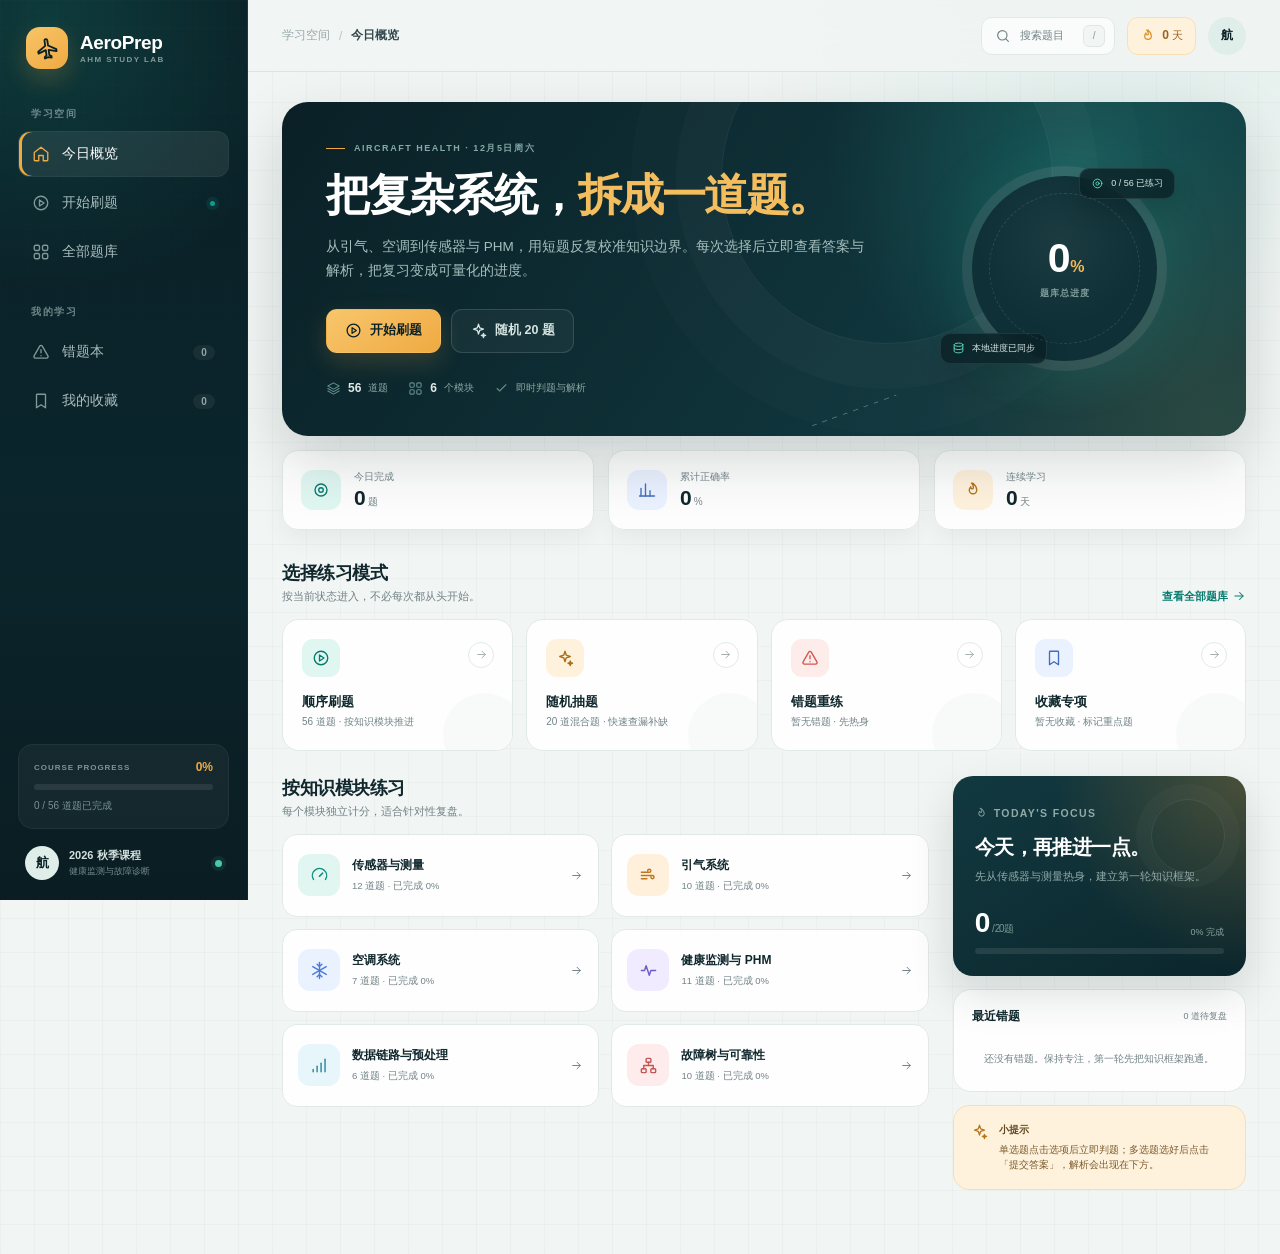
==== index.html @ ef99b217 "feat: add aircraft health quiz website" ====
<!DOCTYPE html>
<html lang="zh-CN">
<head>
  <meta charset="UTF-8">
  <meta name="viewport" content="width=device-width, initial-scale=1.0">
  <meta name="theme-color" content="#0b2026">
  <meta name="description" content="飞机健康监测与故障诊断课程刷题网页">
  <title>AeroPrep · 飞机健康监测题库</title>
  <link rel="icon" href="favicon.svg" type="image/svg+xml">
  <link rel="stylesheet" href="styles.css">
</head>
<body>
  <svg class="svg-defs" aria-hidden="true">
    <symbol id="icon-plane" viewBox="0 0 24 24">
      <path d="M21 16v-2l-8-5V3.5a1.5 1.5 0 0 0-3 0V9l-8 5v2l8-2.5V19l-2 1.5V22l3.5-1 3.5 1v-1.5L13 19v-5.5L21 16Z"/>
    </symbol>
    <symbol id="icon-home" viewBox="0 0 24 24">
      <path d="m3 10 9-7 9 7v10a1 1 0 0 1-1 1h-5v-7H9v7H4a1 1 0 0 1-1-1V10Z"/>
    </symbol>
    <symbol id="icon-play" viewBox="0 0 24 24">
      <circle cx="12" cy="12" r="9"/>
      <path d="m10 8 6 4-6 4V8Z"/>
    </symbol>
    <symbol id="icon-grid" viewBox="0 0 24 24">
      <rect x="3" y="3" width="7" height="7" rx="2"/>
      <rect x="14" y="3" width="7" height="7" rx="2"/>
      <rect x="3" y="14" width="7" height="7" rx="2"/>
      <rect x="14" y="14" width="7" height="7" rx="2"/>
    </symbol>
    <symbol id="icon-bookmark" viewBox="0 0 24 24">
      <path d="M6 4a1 1 0 0 1 1-1h10a1 1 0 0 1 1 1v17l-6-4-6 4V4Z"/>
    </symbol>
    <symbol id="icon-alert" viewBox="0 0 24 24">
      <path d="M10.3 4.2 2.8 17.1a2 2 0 0 0 1.7 3h15a2 2 0 0 0 1.7-3L13.7 4.2a2 2 0 0 0-3.4 0Z"/>
      <path d="M12 9v4"/>
      <path d="M12 17h.01"/>
    </symbol>
    <symbol id="icon-search" viewBox="0 0 24 24">
      <circle cx="11" cy="11" r="7"/>
      <path d="m20 20-4-4"/>
    </symbol>
    <symbol id="icon-flame" viewBox="0 0 24 24">
      <path d="M12 3s5 4.4 5 9a5 5 0 0 1-10 0c0-2 1-3.4 2-4.5 0 2 1 3 2 3 1 0 1.5-.9 1.5-2 0-2.2-.5-3.8-2.5-5.5Z"/>
    </symbol>
    <symbol id="icon-arrow" viewBox="0 0 24 24">
      <path d="M5 12h14"/>
      <path d="m13 6 6 6-6 6"/>
    </symbol>
    <symbol id="icon-left" viewBox="0 0 24 24">
      <path d="m15 18-6-6 6-6"/>
    </symbol>
    <symbol id="icon-right" viewBox="0 0 24 24">
      <path d="m9 18 6-6-6-6"/>
    </symbol>
    <symbol id="icon-check" viewBox="0 0 24 24">
      <path d="m5 12 4 4L19 6"/>
    </symbol>
    <symbol id="icon-x" viewBox="0 0 24 24">
      <path d="m6 6 12 12"/>
      <path d="M18 6 6 18"/>
    </symbol>
    <symbol id="icon-rotate" viewBox="0 0 24 24">
      <path d="M20 7v5h-5"/>
      <path d="M19 12a7 7 0 1 0-2 5"/>
    </symbol>
    <symbol id="icon-target" viewBox="0 0 24 24">
      <circle cx="12" cy="12" r="8"/>
      <circle cx="12" cy="12" r="3"/>
    </symbol>
    <symbol id="icon-layers" viewBox="0 0 24 24">
      <path d="m12 3 9 5-9 5-9-5 9-5Z"/>
      <path d="m3 12 9 5 9-5"/>
      <path d="m3 16 9 5 9-5"/>
    </symbol>
    <symbol id="icon-database" viewBox="0 0 24 24">
      <ellipse cx="12" cy="5" rx="8" ry="3"/>
      <path d="M4 5v6c0 1.7 3.6 3 8 3s8-1.3 8-3V5"/>
      <path d="M4 11v6c0 1.7 3.6 3 8 3s8-1.3 8-3v-6"/>
    </symbol>
    <symbol id="icon-wrench" viewBox="0 0 24 24">
      <path d="M14.7 6.3a4 4 0 0 0-5-5L7.5 3.5l3 3 2.2-2.2a4 4 0 0 0 2 2Z"/>
      <path d="m10.5 6.5-7 7a2.1 2.1 0 0 0 3 3l7-7"/>
    </symbol>
    <symbol id="icon-gauge" viewBox="0 0 24 24">
      <path d="M4.4 17a9 9 0 1 1 15.2 0"/>
      <path d="m12 13 4-4"/>
      <path d="M12 13h.01"/>
    </symbol>
    <symbol id="icon-star" viewBox="0 0 24 24">
      <path d="m12 3 2.8 5.7 6.2.9-4.5 4.4 1.1 6.2-5.6-3-5.6 3 1.1-6.2L3 9.6l6.2-.9L12 3Z"/>
    </symbol>
    <symbol id="icon-clock" viewBox="0 0 24 24">
      <circle cx="12" cy="12" r="9"/>
      <path d="M12 7v5l3 2"/>
    </symbol>
    <symbol id="icon-chart" viewBox="0 0 24 24">
      <path d="M4 20V10"/>
      <path d="M10 20V4"/>
      <path d="M16 20v-7"/>
      <path d="M22 20H2"/>
    </symbol>
    <symbol id="icon-menu" viewBox="0 0 24 24">
      <path d="M4 7h16"/>
      <path d="M4 12h16"/>
      <path d="M4 17h16"/>
    </symbol>
    <symbol id="icon-spark" viewBox="0 0 24 24">
      <path d="m12 3 1.7 5.3L19 10l-5.3 1.7L12 17l-1.7-5.3L5 10l5.3-1.7L12 3Z"/>
      <path d="m19 16 .7 2.3L22 19l-2.3.7L19 22l-.7-2.3L16 19l2.3-.7L19 16Z"/>
    </symbol>
    <symbol id="icon-wind" viewBox="0 0 24 24">
      <path d="M3 8h10a2 2 0 1 0-2-2"/>
      <path d="M3 12h14a2 2 0 1 1-2 2"/>
      <path d="M3 16h7"/>
    </symbol>
    <symbol id="icon-snow" viewBox="0 0 24 24">
      <path d="M12 2v20"/>
      <path d="m3.5 7 17 10"/>
      <path d="m20.5 7-17 10"/>
      <path d="m9 4 3 3 3-3"/>
      <path d="m9 20 3-3 3 3"/>
    </symbol>
    <symbol id="icon-pulse" viewBox="0 0 24 24">
      <path d="M3 12h4l2-6 4 12 2-6h6"/>
    </symbol>
    <symbol id="icon-signal" viewBox="0 0 24 24">
      <path d="M4 20v-3"/>
      <path d="M9 20v-7"/>
      <path d="M14 20V9"/>
      <path d="M19 20V4"/>
    </symbol>
    <symbol id="icon-tree" viewBox="0 0 24 24">
      <rect x="9" y="3" width="6" height="5" rx="1"/>
      <rect x="3" y="16" width="6" height="5" rx="1"/>
      <rect x="15" y="16" width="6" height="5" rx="1"/>
      <path d="M12 8v4"/>
      <path d="M6 16v-4h12v4"/>
    </symbol>
    <symbol id="icon-sliders" viewBox="0 0 24 24">
      <path d="M4 6h6"/>
      <path d="M14 6h6"/>
      <circle cx="12" cy="6" r="2"/>
      <path d="M4 18h10"/>
      <path d="M18 18h2"/>
      <circle cx="16" cy="18" r="2"/>
    </symbol>
  </svg>

  <div class="app-shell">
    <aside class="sidebar" id="sidebar">
      <a class="brand" href="#/home" aria-label="返回首页">
        <span class="brand-mark">
          <svg><use href="#icon-plane"></use></svg>
        </span>
        <span class="brand-copy">
          <strong>AeroPrep</strong>
          <small>AHM STUDY LAB</small>
        </span>
      </a>

      <nav class="side-nav" aria-label="主导航">
        <p class="nav-label">学习空间</p>
        <a class="nav-item" href="#/home" data-nav="home">
          <svg><use href="#icon-home"></use></svg>
          <span>今日概览</span>
        </a>
        <a class="nav-item" href="#/practice" data-nav="practice">
          <svg><use href="#icon-play"></use></svg>
          <span>开始刷题</span>
          <span class="nav-dot"></span>
        </a>
        <a class="nav-item" href="#/bank" data-nav="bank">
          <svg><use href="#icon-grid"></use></svg>
          <span>全部题库</span>
        </a>
        <p class="nav-label nav-label-spaced">我的学习</p>
        <a class="nav-item" href="#/wrong" data-nav="wrong">
          <svg><use href="#icon-alert"></use></svg>
          <span>错题本</span>
          <span class="nav-count" id="nav-wrong-count">0</span>
        </a>
        <a class="nav-item" href="#/favorites" data-nav="favorites">
          <svg><use href="#icon-bookmark"></use></svg>
          <span>我的收藏</span>
          <span class="nav-count" id="nav-favorite-count">0</span>
        </a>
      </nav>

      <div class="sidebar-bottom">
        <div class="sidebar-progress-card">
          <div class="sidebar-progress-head">
            <span class="mini-label">COURSE PROGRESS</span>
            <strong id="sidebar-percent">0%</strong>
          </div>
          <div class="progress-track progress-track-dark">
            <span id="sidebar-progress-fill" style="width:0%"></span>
          </div>
          <p><span id="sidebar-solved">0</span> / <span id="sidebar-total">55</span> 道题已完成</p>
        </div>
        <div class="profile-row">
          <span class="profile-avatar">航</span>
          <span class="profile-copy">
            <strong>2026 秋季课程</strong>
            <small>健康监测与故障诊断</small>
          </span>
          <span class="status-dot" title="本地进度已保存"></span>
        </div>
      </div>
    </aside>

    <div class="main-shell">
      <header class="topbar">
        <div class="topbar-left">
          <button class="icon-button menu-button" id="menu-button" type="button" aria-label="打开导航">
            <svg><use href="#icon-menu"></use></svg>
          </button>
          <div class="breadcrumb">
            <span>学习空间</span>
            <span class="breadcrumb-sep">/</span>
            <strong id="page-label">今日概览</strong>
          </div>
        </div>
        <div class="topbar-actions">
          <button class="search-trigger" id="search-trigger" type="button">
            <svg><use href="#icon-search"></use></svg>
            <span>搜索题目</span>
            <kbd>/</kbd>
          </button>
          <div class="streak-pill" title="连续学习天数">
            <svg><use href="#icon-flame"></use></svg>
            <span><strong id="streak-days">0</strong> 天</span>
          </div>
          <span class="top-avatar">航</span>
        </div>
      </header>

      <main id="app" class="app-main" tabindex="-1"></main>
    </div>
  </div>

  <nav class="mobile-nav" aria-label="移动端导航">
    <a href="#/home" data-nav="home">
      <svg><use href="#icon-home"></use></svg>
      <span>概览</span>
    </a>
    <a href="#/practice" data-nav="practice">
      <svg><use href="#icon-play"></use></svg>
      <span>刷题</span>
    </a>
    <a href="#/bank" data-nav="bank">
      <svg><use href="#icon-grid"></use></svg>
      <span>题库</span>
    </a>
    <a href="#/wrong" data-nav="wrong">
      <svg><use href="#icon-alert"></use></svg>
      <span>错题</span>
    </a>
    <a href="#/favorites" data-nav="favorites">
      <svg><use href="#icon-bookmark"></use></svg>
      <span>收藏</span>
    </a>
  </nav>

  <div class="sidebar-scrim" id="sidebar-scrim"></div>
  <div class="toast" id="toast" role="status" aria-live="polite"></div>

  <script src="questions.js"></script>
  <script src="app.js"></script>
</body>
</html>
---- styles.css ----
:root {
  --bg: #f1f5f3;
  --surface: #ffffff;
  --surface-soft: #f7faf9;
  --ink: #10282d;
  --ink-soft: #32484d;
  --muted: #728286;
  --muted-2: #9aa8aa;
  --line: #e1e9e6;
  --line-strong: #cfdbd7;
  --navy: #0a2026;
  --navy-2: #10333a;
  --teal: #109c8c;
  --teal-dark: #087b6f;
  --teal-soft: #e0f6f1;
  --amber: #efaa42;
  --amber-dark: #ba7419;
  --amber-soft: #fff2dd;
  --blue: #487cd6;
  --blue-soft: #eaf1ff;
  --red: #d55450;
  --red-soft: #fdecea;
  --green: #16846f;
  --green-soft: #e6f6f0;
  --shadow-sm: 0 8px 24px rgba(16, 40, 45, 0.055);
  --shadow-md: 0 20px 55px rgba(16, 40, 45, 0.09);
  --radius-sm: 12px;
  --radius-md: 18px;
  --radius-lg: 26px;
  --sidebar-w: 248px;
  --font: "Segoe UI", "PingFang SC", "Microsoft YaHei", "Noto Sans SC", sans-serif;
}

* {
  box-sizing: border-box;
}

html {
  scroll-behavior: smooth;
}

body {
  margin: 0;
  min-width: 320px;
  min-height: 100vh;
  color: var(--ink);
  background:
    radial-gradient(circle at 88% 0%, rgba(16, 156, 140, 0.075), transparent 24rem),
    linear-gradient(rgba(16, 40, 45, 0.024) 1px, transparent 1px),
    linear-gradient(90deg, rgba(16, 40, 45, 0.024) 1px, transparent 1px),
    var(--bg);
  background-size: auto, 34px 34px, 34px 34px, auto;
  font-family: var(--font);
  -webkit-font-smoothing: antialiased;
}

button,
input {
  font: inherit;
}

button {
  color: inherit;
}

a {
  color: inherit;
  text-decoration: none;
}

p,
h1,
h2,
h3,
h4 {
  margin: 0;
}

ul {
  margin: 0;
  padding: 0;
}

svg {
  width: 20px;
  height: 20px;
  fill: none;
  stroke: currentColor;
  stroke-width: 1.8;
  stroke-linecap: round;
  stroke-linejoin: round;
}

.svg-defs {
  position: absolute;
  width: 0;
  height: 0;
  overflow: hidden;
}

::selection {
  color: #fff;
  background: var(--teal);
}

:focus-visible {
  outline: 3px solid rgba(16, 156, 140, 0.28);
  outline-offset: 2px;
}

.app-shell {
  min-height: 100vh;
}

.sidebar {
  position: fixed;
  inset: 0 auto 0 0;
  z-index: 50;
  display: flex;
  flex-direction: column;
  width: var(--sidebar-w);
  padding: 27px 18px 20px;
  color: #cfdddc;
  background:
    radial-gradient(circle at 20% 2%, rgba(36, 188, 165, 0.18), transparent 17rem),
    linear-gradient(180deg, #091e24 0%, #0b252c 54%, #0a1d22 100%);
  border-right: 1px solid rgba(255, 255, 255, 0.04);
}

.sidebar::after {
  position: absolute;
  inset: 0;
  z-index: -1;
  content: "";
  pointer-events: none;
  opacity: 0.28;
  background-image:
    linear-gradient(rgba(255, 255, 255, 0.035) 1px, transparent 1px),
    linear-gradient(90deg, rgba(255, 255, 255, 0.035) 1px, transparent 1px);
  background-size: 28px 28px;
  mask-image: linear-gradient(to bottom, #000, transparent 80%);
}

.brand {
  display: flex;
  align-items: center;
  gap: 12px;
  padding: 0 8px;
}

.brand-mark {
  display: grid;
  width: 42px;
  height: 42px;
  color: var(--navy);
  background: linear-gradient(145deg, #f8c467, var(--amber));
  border-radius: 14px;
  place-items: center;
  box-shadow: 0 10px 24px rgba(239, 170, 66, 0.22);
}

.brand-mark svg {
  width: 23px;
  height: 23px;
  stroke-width: 1.9;
  transform: rotate(-8deg);
}

.brand-copy {
  display: flex;
  flex-direction: column;
  gap: 1px;
}

.brand-copy strong {
  color: #fff;
  font-size: 19px;
  font-weight: 700;
  letter-spacing: -0.02em;
}

.brand-copy small {
  color: #839b9b;
  font-size: 8px;
  font-weight: 700;
  letter-spacing: 0.18em;
}

.side-nav {
  display: flex;
  flex: 1;
  flex-direction: column;
  padding-top: 38px;
}

.nav-label {
  padding: 0 13px 10px;
  color: #6e8889;
  font-size: 10px;
  font-weight: 700;
  letter-spacing: 0.15em;
}

.nav-label-spaced {
  padding-top: 27px;
}

.nav-item {
  position: relative;
  display: flex;
  align-items: center;
  gap: 12px;
  min-height: 46px;
  margin-bottom: 3px;
  padding: 0 13px;
  color: #a9bdbd;
  font-size: 13.5px;
  font-weight: 550;
  border: 1px solid transparent;
  border-radius: 12px;
  transition: 160ms ease;
}

.nav-item svg {
  width: 18px;
  height: 18px;
  color: #7f9999;
  transition: 160ms ease;
}

.nav-item:hover {
  color: #fff;
  background: rgba(255, 255, 255, 0.05);
}

.nav-item:hover svg {
  color: #d5e4e1;
}

.nav-item.is-active {
  color: #fff;
  background: rgba(255, 255, 255, 0.08);
  border-color: rgba(255, 255, 255, 0.045);
  box-shadow: inset 3px 0 0 var(--amber);
}

.nav-item.is-active svg {
  color: var(--amber);
}

.nav-dot {
  width: 5px;
  height: 5px;
  margin-left: auto;
  background: var(--teal);
  border-radius: 50%;
  box-shadow: 0 0 0 4px rgba(16, 156, 140, 0.13);
}

.nav-count {
  min-width: 22px;
  margin-left: auto;
  padding: 2px 7px;
  color: #8fa5a5;
  background: rgba(255, 255, 255, 0.06);
  border-radius: 99px;
  font-size: 10px;
  text-align: center;
}

.sidebar-bottom {
  display: flex;
  flex-direction: column;
  gap: 17px;
}

.sidebar-progress-card {
  padding: 15px;
  background: rgba(255, 255, 255, 0.045);
  border: 1px solid rgba(255, 255, 255, 0.05);
  border-radius: 15px;
}

.sidebar-progress-head {
  display: flex;
  align-items: center;
  justify-content: space-between;
  margin-bottom: 10px;
}

.mini-label {
  color: #7d9696;
  font-size: 8px;
  font-weight: 700;
  letter-spacing: 0.12em;
}

.sidebar-progress-head strong {
  color: var(--amber);
  font-size: 12px;
}

.progress-track {
  height: 6px;
  overflow: hidden;
  background: #eef3f1;
  border-radius: 99px;
}

.progress-track > span {
  display: block;
  height: 100%;
  background: linear-gradient(90deg, var(--teal), #44c4ad);
  border-radius: inherit;
  transition: width 500ms ease;
}

.progress-track-dark {
  background: rgba(255, 255, 255, 0.09);
}

.progress-track-dark > span {
  background: linear-gradient(90deg, var(--amber), #f6c66b);
}

.sidebar-progress-card p {
  margin-top: 9px;
  color: #799191;
  font-size: 10px;
}

.profile-row {
  display: flex;
  align-items: center;
  gap: 10px;
  padding: 0 7px;
}

.profile-avatar,
.top-avatar {
  display: grid;
  flex: none;
  color: var(--navy);
  background: #dfeee9;
  border-radius: 50%;
  font-weight: 750;
  place-items: center;
}

.profile-avatar {
  width: 34px;
  height: 34px;
  font-size: 13px;
}

.profile-copy {
  display: flex;
  min-width: 0;
  flex-direction: column;
  gap: 2px;
}

.profile-copy strong {
  color: #d3e2df;
  font-size: 11px;
  font-weight: 600;
}

.profile-copy small {
  overflow: hidden;
  color: #70898a;
  font-size: 9px;
  text-overflow: ellipsis;
  white-space: nowrap;
}

.status-dot {
  width: 7px;
  height: 7px;
  margin-left: auto;
  background: #4ac8a8;
  border-radius: 50%;
  box-shadow: 0 0 0 4px rgba(74, 200, 168, 0.1);
}

.main-shell {
  min-height: 100vh;
  margin-left: var(--sidebar-w);
}

.topbar {
  position: sticky;
  top: 0;
  z-index: 35;
  display: flex;
  align-items: center;
  justify-content: space-between;
  height: 72px;
  padding: 0 34px;
  background: rgba(241, 245, 243, 0.84);
  border-bottom: 1px solid rgba(207, 219, 215, 0.65);
  backdrop-filter: blur(18px);
}

.topbar-left,
.topbar-actions {
  display: flex;
  align-items: center;
}

.topbar-left {
  gap: 12px;
}

.topbar-actions {
  gap: 12px;
}

.breadcrumb {
  display: flex;
  align-items: center;
  gap: 9px;
  color: var(--muted-2);
  font-size: 12px;
}

.breadcrumb strong {
  color: var(--ink-soft);
  font-weight: 650;
}

.breadcrumb-sep {
  color: #b9c5c2;
}

.icon-button {
  display: grid;
  width: 38px;
  height: 38px;
  padding: 0;
  background: transparent;
  border: 1px solid var(--line);
  border-radius: 11px;
  cursor: pointer;
  place-items: center;
}

.menu-button {
  display: none;
}

.search-trigger {
  display: flex;
  align-items: center;
  gap: 9px;
  height: 38px;
  padding: 0 9px 0 13px;
  color: var(--muted);
  background: rgba(255, 255, 255, 0.7);
  border: 1px solid var(--line);
  border-radius: 11px;
  font-size: 11px;
  cursor: pointer;
  transition: 160ms ease;
}

.search-trigger:hover {
  color: var(--ink);
  background: #fff;
  border-color: var(--line-strong);
}

.search-trigger svg {
  width: 16px;
  height: 16px;
}

.search-trigger kbd {
  display: grid;
  width: 22px;
  height: 22px;
  margin-left: 10px;
  color: #8a999a;
  background: #f1f5f3;
  border: 1px solid #e0e7e4;
  border-radius: 6px;
  font: 10px/1 var(--font);
  place-items: center;
}

.streak-pill {
  display: flex;
  align-items: center;
  gap: 6px;
  height: 38px;
  padding: 0 12px;
  color: #9b631e;
  background: var(--amber-soft);
  border: 1px solid #f8dfb6;
  border-radius: 11px;
  font-size: 11px;
}

.streak-pill svg {
  width: 16px;
  height: 16px;
  color: #dc8f27;
}

.streak-pill strong {
  font-size: 12px;
}

.top-avatar {
  width: 38px;
  height: 38px;
  font-size: 12px;
}

.app-main {
  width: 100%;
  max-width: 1480px;
  min-height: calc(100vh - 72px);
  margin: 0 auto;
  padding: 30px 34px 64px;
}

.view-enter {
  animation: view-rise 420ms cubic-bezier(0.22, 0.65, 0.26, 1) both;
}

@keyframes view-rise {
  from {
    opacity: 0;
    transform: translateY(10px);
  }
  to {
    opacity: 1;
    transform: translateY(0);
  }
}

.hero {
  position: relative;
  display: grid;
  min-height: 300px;
  grid-template-columns: minmax(0, 1.35fr) minmax(250px, 0.65fr);
  gap: 32px;
  overflow: hidden;
  padding: 40px 44px;
  color: #fff;
  background:
    radial-gradient(circle at 83% 18%, rgba(51, 201, 178, 0.23), transparent 16rem),
    radial-gradient(circle at 96% 96%, rgba(239, 170, 66, 0.11), transparent 18rem),
    linear-gradient(125deg, #0a2026 0%, #10353c 66%, #123d42 100%);
  border-radius: var(--radius-lg);
  box-shadow: 0 24px 60px rgba(10, 32, 38, 0.17);
}

.hero::before {
  position: absolute;
  top: -90px;
  right: 20%;
  width: 330px;
  height: 330px;
  content: "";
  border: 1px solid rgba(255, 255, 255, 0.07);
  border-radius: 50%;
  box-shadow:
    0 0 0 45px rgba(255, 255, 255, 0.018),
    0 0 0 90px rgba(255, 255, 255, 0.012);
}

.hero::after {
  position: absolute;
  right: 36%;
  bottom: 25px;
  width: 90px;
  height: 1px;
  content: "";
  background: repeating-linear-gradient(90deg, rgba(255, 255, 255, 0.32) 0 5px, transparent 5px 11px);
  transform: rotate(-20deg);
}

.hero-copy {
  position: relative;
  z-index: 2;
  align-self: center;
}

.eyebrow {
  display: flex;
  align-items: center;
  gap: 9px;
  margin-bottom: 15px;
  color: #84aaa8;
  font-size: 9px;
  font-weight: 700;
  letter-spacing: 0.17em;
}

.eyebrow::before {
  width: 19px;
  height: 1px;
  content: "";
  background: var(--amber);
}

.hero h1 {
  max-width: 660px;
  font-size: clamp(33px, 3.4vw, 50px);
  font-weight: 720;
  letter-spacing: -0.045em;
  line-height: 1.15;
}

.hero h1 span {
  color: #f4bd5e;
}

.hero-subtitle {
  max-width: 540px;
  margin-top: 15px;
  color: #a6bfbd;
  font-size: 13.5px;
  line-height: 1.8;
}

.hero-actions {
  display: flex;
  flex-wrap: wrap;
  gap: 10px;
  margin-top: 25px;
}

.button {
  display: inline-flex;
  align-items: center;
  justify-content: center;
  gap: 8px;
  min-height: 44px;
  padding: 0 18px;
  border: 1px solid transparent;
  border-radius: 11px;
  font-size: 12.5px;
  font-weight: 650;
  cursor: pointer;
  transition: 170ms ease;
}

.button svg {
  width: 17px;
  height: 17px;
}

.button-primary {
  color: var(--navy);
  background: linear-gradient(145deg, #f8c66c, var(--amber));
  box-shadow: 0 9px 24px rgba(239, 170, 66, 0.18);
}

.button-primary:hover {
  background: linear-gradient(145deg, #fbd17e, #f4b550);
  box-shadow: 0 12px 28px rgba(239, 170, 66, 0.26);
  transform: translateY(-1px);
}

.button-primary:active {
  transform: translateY(0);
}

.button-ghost-light {
  color: #d6e5e2;
  background: rgba(255, 255, 255, 0.045);
  border-color: rgba(255, 255, 255, 0.13);
}

.button-ghost-light:hover {
  color: #fff;
  background: rgba(255, 255, 255, 0.08);
}

.button-outline {
  color: var(--ink-soft);
  background: #fff;
  border-color: var(--line);
}

.button-outline:hover {
  color: var(--teal-dark);
  border-color: #a7d7cd;
  background: var(--surface-soft);
}

.button-dark {
  color: #fff;
  background: var(--navy);
  border-color: var(--navy);
}

.button-dark:hover {
  background: var(--navy-2);
}

.button-small {
  min-height: 36px;
  padding: 0 13px;
  font-size: 11px;
}

.button[disabled] {
  cursor: not-allowed;
  opacity: 0.45;
  transform: none;
}

.hero-meta {
  display: flex;
  flex-wrap: wrap;
  gap: 20px;
  margin-top: 28px;
}

.hero-meta-item {
  display: flex;
  align-items: center;
  gap: 7px;
  color: #8ca6a4;
  font-size: 10px;
}

.hero-meta-item strong {
  color: #dfeae8;
  font-size: 12px;
}

.hero-meta-item svg {
  width: 15px;
  height: 15px;
  color: #5e8d88;
}

.hero-visual {
  position: relative;
  z-index: 2;
  display: flex;
  align-items: center;
  justify-content: center;
}

.orbit {
  --progress: 0;
  position: relative;
  display: grid;
  width: 205px;
  height: 205px;
  padding: 10px;
  background: conic-gradient(var(--amber) calc(var(--progress) * 1%), rgba(255, 255, 255, 0.09) 0);
  border-radius: 50%;
  box-shadow: 0 0 60px rgba(34, 178, 157, 0.12);
  place-items: center;
}

.orbit::before {
  position: absolute;
  inset: 10px;
  content: "";
  background:
    radial-gradient(circle at 48% 35%, rgba(255, 255, 255, 0.055), transparent 55%),
    #0e3036;
  border-radius: 50%;
}

.orbit::after {
  position: absolute;
  inset: 27px;
  content: "";
  border: 1px dashed rgba(255, 255, 255, 0.12);
  border-radius: 50%;
}

.orbit-center {
  position: relative;
  z-index: 2;
  text-align: center;
}

.orbit-center strong {
  display: block;
  color: #fff;
  font-size: 41px;
  font-weight: 700;
  letter-spacing: -0.06em;
  line-height: 1;
}

.orbit-center strong small {
  margin-left: 2px;
  color: #f2b95a;
  font-size: 16px;
}

.orbit-center span {
  display: block;
  margin-top: 8px;
  color: #7f9c9a;
  font-size: 9px;
  font-weight: 600;
  letter-spacing: 0.12em;
}

.orbit-chip {
  position: absolute;
  display: flex;
  align-items: center;
  gap: 7px;
  padding: 8px 11px;
  color: #dbe8e6;
  background: rgba(8, 30, 35, 0.75);
  border: 1px solid rgba(255, 255, 255, 0.09);
  border-radius: 10px;
  box-shadow: 0 10px 25px rgba(0, 0, 0, 0.14);
  font-size: 9px;
  backdrop-filter: blur(12px);
}

.orbit-chip svg {
  width: 13px;
  height: 13px;
  color: #5fd3bd;
}

.orbit-chip-one {
  top: 2px;
  right: -8px;
}

.orbit-chip-two {
  bottom: 7px;
  left: -22px;
}

.stat-strip {
  display: grid;
  grid-template-columns: repeat(3, minmax(0, 1fr));
  gap: 14px;
  margin-top: 14px;
}

.stat-card {
  display: flex;
  align-items: center;
  gap: 13px;
  min-height: 80px;
  padding: 15px 18px;
  background: rgba(255, 255, 255, 0.82);
  border: 1px solid var(--line);
  border-radius: 16px;
  box-shadow: var(--shadow-sm);
}

.stat-icon {
  display: grid;
  width: 40px;
  height: 40px;
  flex: none;
  border-radius: 12px;
  place-items: center;
}

.stat-icon svg {
  width: 18px;
  height: 18px;
}

.tone-teal {
  color: var(--teal-dark);
  background: var(--teal-soft);
}

.tone-amber {
  color: #b3751b;
  background: var(--amber-soft);
}

.tone-blue {
  color: #416ebd;
  background: var(--blue-soft);
}

.tone-red {
  color: var(--red);
  background: var(--red-soft);
}

.stat-copy {
  display: flex;
  min-width: 0;
  flex-direction: column;
  gap: 2px;
}

.stat-copy span {
  color: var(--muted);
  font-size: 10px;
}

.stat-copy strong {
  font-size: 21px;
  font-weight: 720;
  letter-spacing: -0.04em;
}

.stat-copy strong small {
  margin-left: 3px;
  color: var(--muted);
  font-size: 10px;
  font-weight: 500;
}

.section {
  margin-top: 31px;
}

.section-heading {
  display: flex;
  align-items: flex-end;
  justify-content: space-between;
  gap: 20px;
  margin-bottom: 15px;
}

.section-heading h2 {
  font-size: 18px;
  font-weight: 700;
  letter-spacing: -0.025em;
}

.section-heading p {
  margin-top: 4px;
  color: var(--muted);
  font-size: 11px;
}

.text-link {
  display: inline-flex;
  align-items: center;
  gap: 4px;
  color: var(--teal-dark);
  font-size: 11px;
  font-weight: 650;
}

.text-link svg {
  width: 14px;
  height: 14px;
  transition: transform 150ms ease;
}

.text-link:hover svg {
  transform: translateX(3px);
}

.mode-grid {
  display: grid;
  grid-template-columns: repeat(4, minmax(0, 1fr));
  gap: 13px;
}

.mode-card {
  position: relative;
  display: flex;
  min-height: 132px;
  flex-direction: column;
  align-items: flex-start;
  padding: 19px;
  overflow: hidden;
  text-align: left;
  background: rgba(255, 255, 255, 0.88);
  border: 1px solid var(--line);
  border-radius: 17px;
  cursor: pointer;
  transition: 180ms ease;
}

.mode-card:hover {
  border-color: #b8d8d1;
  box-shadow: var(--shadow-md);
  transform: translateY(-3px);
}

.mode-card::after {
  position: absolute;
  right: -14px;
  bottom: -26px;
  width: 83px;
  height: 83px;
  content: "";
  background: var(--surface-soft);
  border-radius: 50%;
  transition: 200ms ease;
}

.mode-card:hover::after {
  background: var(--teal-soft);
  transform: scale(1.1);
}

.mode-icon {
  display: grid;
  width: 38px;
  height: 38px;
  margin-bottom: 16px;
  color: var(--teal-dark);
  background: var(--teal-soft);
  border-radius: 11px;
  place-items: center;
}

.mode-icon svg {
  width: 18px;
  height: 18px;
}

.mode-card:nth-child(2) .mode-icon {
  color: #ab6d16;
  background: var(--amber-soft);
}

.mode-card:nth-child(3) .mode-icon {
  color: var(--red);
  background: var(--red-soft);
}

.mode-card:nth-child(4) .mode-icon {
  color: #416ebd;
  background: var(--blue-soft);
}

.mode-card strong {
  position: relative;
  z-index: 2;
  font-size: 13px;
  font-weight: 700;
}

.mode-card p {
  position: relative;
  z-index: 2;
  margin-top: 4px;
  color: var(--muted);
  font-size: 10px;
}

.mode-arrow {
  position: absolute;
  top: 22px;
  right: 18px;
  display: grid;
  width: 26px;
  height: 26px;
  color: #a1afad;
  background: rgba(255, 255, 255, 0.7);
  border: 1px solid var(--line);
  border-radius: 50%;
  place-items: center;
  transition: 180ms ease;
}

.mode-arrow svg {
  width: 13px;
  height: 13px;
}

.mode-card:hover .mode-arrow {
  color: #fff;
  background: var(--teal);
  border-color: var(--teal);
  transform: rotate(-35deg);
}

.workspace-grid {
  display: grid;
  grid-template-columns: minmax(0, 1.5fr) minmax(280px, 0.68fr);
  gap: 24px;
  align-items: start;
}

.category-grid {
  display: grid;
  grid-template-columns: repeat(2, minmax(0, 1fr));
  gap: 12px;
}

.category-card {
  display: grid;
  grid-template-columns: 42px minmax(0, 1fr) auto;
  gap: 12px;
  align-items: center;
  min-height: 83px;
  padding: 14px 15px;
  text-align: left;
  background: rgba(255, 255, 255, 0.87);
  border: 1px solid var(--line);
  border-radius: 15px;
  cursor: pointer;
  transition: 170ms ease;
}

.category-card:hover {
  border-color: #bfd8d2;
  box-shadow: var(--shadow-sm);
  transform: translateY(-2px);
}

.category-icon {
  display: grid;
  width: 42px;
  height: 42px;
  color: var(--cat-color);
  background: var(--cat-soft);
  border-radius: 12px;
  place-items: center;
}

.category-icon svg {
  width: 19px;
  height: 19px;
}

.category-info {
  display: flex;
  min-width: 0;
  flex-direction: column;
  gap: 6px;
}

.category-info strong {
  overflow: hidden;
  font-size: 12px;
  font-weight: 650;
  text-overflow: ellipsis;
  white-space: nowrap;
}

.category-info span {
  color: var(--muted);
  font-size: 9.5px;
}

.category-count {
  display: flex;
  align-items: center;
  gap: 5px;
  color: var(--muted);
  font-size: 10px;
}

.category-count svg {
  width: 13px;
  height: 13px;
}

.study-side {
  display: flex;
  flex-direction: column;
  gap: 13px;
}

.daily-card {
  position: relative;
  padding: 22px;
  overflow: hidden;
  color: #fff;
  background:
    radial-gradient(circle at 100% 0%, rgba(239, 170, 66, 0.26), transparent 12rem),
    linear-gradient(150deg, #123940, #0b262c);
  border-radius: 20px;
  box-shadow: 0 18px 45px rgba(10, 32, 38, 0.14);
}

.daily-card::before {
  position: absolute;
  top: 23px;
  right: 21px;
  width: 72px;
  height: 72px;
  content: "";
  border: 1px solid rgba(255, 255, 255, 0.08);
  border-radius: 50%;
  box-shadow: 0 0 0 15px rgba(255, 255, 255, 0.025);
}

.daily-label {
  display: flex;
  align-items: center;
  gap: 6px;
  color: #e7b45e;
  font-size: 9px;
  font-weight: 700;
  letter-spacing: 0.13em;
}

.daily-label svg {
  width: 13px;
  height: 13px;
}

.daily-card h3 {
  margin-top: 12px;
  font-size: 20px;
  font-weight: 680;
  letter-spacing: -0.03em;
}

.daily-card > p {
  max-width: 250px;
  margin-top: 7px;
  color: #91aaa8;
  font-size: 10.5px;
  line-height: 1.65;
}

.daily-goal {
  display: flex;
  align-items: flex-end;
  justify-content: space-between;
  margin-top: 22px;
}

.daily-goal strong {
  font-size: 28px;
  letter-spacing: -0.05em;
}

.daily-goal strong small {
  margin-left: 3px;
  color: #7c9795;
  font-size: 10px;
  font-weight: 500;
}

.daily-goal span {
  color: #89a3a1;
  font-size: 9px;
}

.daily-card .progress-track {
  margin-top: 9px;
  background: rgba(255, 255, 255, 0.09);
}

.daily-card .progress-track > span {
  background: linear-gradient(90deg, #f1b14f, #ffd17d);
}

.side-card {
  padding: 18px;
  background: rgba(255, 255, 255, 0.87);
  border: 1px solid var(--line);
  border-radius: 18px;
}

.side-card-head {
  display: flex;
  align-items: center;
  justify-content: space-between;
  margin-bottom: 13px;
}

.side-card-head h3 {
  font-size: 12px;
  font-weight: 700;
}

.side-card-head span {
  color: var(--muted);
  font-size: 9px;
}

.wrong-preview {
  display: flex;
  flex-direction: column;
  gap: 7px;
}

.wrong-preview-item {
  display: grid;
  grid-template-columns: 28px minmax(0, 1fr);
  gap: 9px;
  align-items: center;
  padding: 9px;
  text-align: left;
  background: var(--surface-soft);
  border: 0;
  border-radius: 10px;
  cursor: pointer;
  transition: 150ms ease;
}

.wrong-preview-item:hover {
  background: #f1f7f5;
}

.wrong-preview-num {
  display: grid;
  width: 27px;
  height: 27px;
  color: var(--red);
  background: var(--red-soft);
  border-radius: 8px;
  font-size: 9px;
  font-weight: 700;
  place-items: center;
}

.wrong-preview-copy {
  display: flex;
  min-width: 0;
  flex-direction: column;
  gap: 2px;
}

.wrong-preview-copy strong {
  overflow: hidden;
  font-size: 10px;
  font-weight: 600;
  text-overflow: ellipsis;
  white-space: nowrap;
}

.wrong-preview-copy span {
  color: var(--muted);
  font-size: 8.5px;
}

.empty-mini {
  padding: 12px 2px 6px;
  color: var(--muted);
  font-size: 10px;
  line-height: 1.7;
  text-align: center;
}

.tip-card {
  display: flex;
  gap: 11px;
  align-items: flex-start;
  padding: 16px 17px;
  background: var(--amber-soft);
  border: 1px solid #f4ddba;
  border-radius: 16px;
}

.tip-card svg {
  width: 17px;
  height: 17px;
  flex: none;
  margin-top: 1px;
  color: #b5761e;
}

.tip-card p {
  color: #7a5b2e;
  font-size: 9.5px;
  line-height: 1.65;
}

.tip-card strong {
  display: block;
  margin-bottom: 3px;
  color: #61481f;
  font-size: 10px;
}

.practice-view {
  max-width: 1270px;
  margin: 0 auto;
}

.practice-head {
  display: flex;
  align-items: center;
  justify-content: space-between;
  gap: 20px;
  margin-bottom: 18px;
}

.practice-title-row {
  display: flex;
  align-items: center;
  gap: 13px;
}

.back-button {
  display: grid;
  width: 38px;
  height: 38px;
  padding: 0;
  color: var(--ink-soft);
  background: rgba(255, 255, 255, 0.8);
  border: 1px solid var(--line);
  border-radius: 11px;
  cursor: pointer;
  place-items: center;
}

.back-button:hover {
  background: #fff;
  border-color: var(--line-strong);
}

.practice-title-row h1 {
  font-size: 21px;
  font-weight: 700;
  letter-spacing: -0.03em;
}

.practice-title-row p {
  margin-top: 3px;
  color: var(--muted);
  font-size: 10px;
}

.mode-badge {
  display: inline-flex;
  align-items: center;
  gap: 6px;
  height: 31px;
  padding: 0 11px;
  color: var(--teal-dark);
  background: var(--teal-soft);
  border: 1px solid #c8eae3;
  border-radius: 99px;
  font-size: 9.5px;
  font-weight: 650;
}

.mode-badge::before {
  width: 5px;
  height: 5px;
  content: "";
  background: var(--teal);
  border-radius: 50%;
}

.practice-layout {
  display: grid;
  grid-template-columns: minmax(0, 1fr) 292px;
  gap: 20px;
  align-items: start;
}

.quiz-card {
  padding: 28px 30px 25px;
  background: rgba(255, 255, 255, 0.93);
  border: 1px solid var(--line);
  border-radius: 23px;
  box-shadow: var(--shadow-sm);
}

.quiz-topline {
  display: flex;
  align-items: center;
  justify-content: space-between;
  gap: 15px;
  margin-bottom: 16px;
}

.quiz-meta {
  display: flex;
  align-items: center;
  flex-wrap: wrap;
  gap: 7px;
}

.type-tag,
.category-tag,
.difficulty-tag {
  display: inline-flex;
  align-items: center;
  height: 24px;
  padding: 0 9px;
  border-radius: 7px;
  font-size: 9px;
  font-weight: 650;
}

.type-tag {
  color: var(--teal-dark);
  background: var(--teal-soft);
}

.type-tag.multiple {
  color: #9e6416;
  background: var(--amber-soft);
}

.type-tag.judge {
  color: #416ebd;
  background: var(--blue-soft);
}

.category-tag {
  color: var(--cat-color, var(--ink-soft));
  background: var(--cat-soft, var(--surface-soft));
}

.difficulty-tag {
  color: var(--muted);
  background: #f2f5f4;
}

.quiz-index {
  color: var(--muted);
  font-size: 10px;
  white-space: nowrap;
}

.quiz-index strong {
  color: var(--ink);
  font-size: 13px;
}

.quiz-progress {
  height: 4px;
  margin-bottom: 25px;
  overflow: hidden;
  background: #edf2f0;
  border-radius: 99px;
}

.quiz-progress span {
  display: block;
  height: 100%;
  background: linear-gradient(90deg, var(--teal), #45c6ae);
  border-radius: inherit;
  transition: width 300ms ease;
}

.question-heading {
  display: flex;
  align-items: flex-start;
  gap: 12px;
}

.question-number {
  display: grid;
  width: 30px;
  height: 30px;
  flex: none;
  margin-top: 3px;
  color: #fff;
  background: var(--navy);
  border-radius: 9px;
  font-size: 11px;
  font-weight: 700;
  place-items: center;
}

.question-heading h2 {
  flex: 1;
  font-size: clamp(18px, 2vw, 24px);
  font-weight: 650;
  letter-spacing: -0.018em;
  line-height: 1.55;
}

.favorite-button {
  display: grid;
  width: 35px;
  height: 35px;
  flex: none;
  padding: 0;
  color: #a8b4b2;
  background: var(--surface-soft);
  border: 1px solid var(--line);
  border-radius: 10px;
  cursor: pointer;
  place-items: center;
  transition: 150ms ease;
}

.favorite-button:hover {
  color: var(--amber-dark);
  border-color: #efd4a8;
}

.favorite-button.is-active {
  color: #d48b1f;
  background: var(--amber-soft);
  border-color: #f1d4a4;
}

.favorite-button.is-active svg {
  fill: #f3b24e;
}

.favorite-button svg {
  width: 17px;
  height: 17px;
}

.option-hint {
  margin: 11px 0 0 42px;
  color: var(--muted);
  font-size: 9.5px;
}

.option-list {
  display: flex;
  flex-direction: column;
  gap: 10px;
  margin-top: 22px;
}

.option {
  display: grid;
  min-height: 57px;
  grid-template-columns: 36px minmax(0, 1fr) 22px;
  gap: 12px;
  align-items: center;
  padding: 10px 15px;
  text-align: left;
  background: #fafcfb;
  border: 1px solid var(--line);
  border-radius: 13px;
  cursor: pointer;
  transition: 140ms ease;
}

.option:hover:not([disabled]) {
  background: #fff;
  border-color: #a9d5cc;
  box-shadow: 0 7px 20px rgba(16, 40, 45, 0.05);
  transform: translateX(2px);
}

.option-key {
  display: grid;
  width: 33px;
  height: 33px;
  color: var(--ink-soft);
  background: #fff;
  border: 1px solid var(--line);
  border-radius: 9px;
  font-size: 11px;
  font-weight: 700;
  place-items: center;
  transition: 140ms ease;
}

.option-text {
  color: var(--ink-soft);
  font-size: 12.5px;
  line-height: 1.55;
}

.option-mark {
  display: grid;
  width: 20px;
  height: 20px;
  border: 1.5px solid #d6dfdc;
  border-radius: 50%;
  place-items: center;
}

.option-mark svg {
  width: 12px;
  height: 12px;
  color: #fff;
  opacity: 0;
}

.option.is-selected {
  background: #f2fbf8;
  border-color: #8dcdc0;
}

.option.is-selected .option-key {
  color: #fff;
  background: var(--teal);
  border-color: var(--teal);
}

.option.is-selected .option-mark {
  background: var(--teal);
  border-color: var(--teal);
}

.option.is-selected .option-mark svg {
  opacity: 1;
}

.option.is-correct {
  background: var(--green-soft);
  border-color: #8dcdb9;
}

.option.is-correct .option-key,
.option.is-correct .option-mark {
  color: #fff;
  background: var(--green);
  border-color: var(--green);
}

.option.is-correct .option-key {
  color: #fff;
}

.option.is-correct .option-mark svg {
  opacity: 1;
}

.option.is-correct .option-text {
  color: #146c5c;
  font-weight: 600;
}

.option.is-wrong {
  background: var(--red-soft);
  border-color: #ebaaa7;
}

.option.is-wrong .option-key,
.option.is-wrong .option-mark {
  color: #fff;
  background: var(--red);
  border-color: var(--red);
}

.option.is-wrong .option-key {
  color: #fff;
}

.option.is-wrong .option-mark svg {
  opacity: 1;
}

.option.is-wrong .option-text {
  color: #a33d39;
  font-weight: 600;
}

.option.is-missed {
  background: #f7fcfa;
  border-color: #9cd2c5;
  border-style: dashed;
}

.option.is-missed .option-mark {
  border-color: var(--green);
}

.option[disabled] {
  cursor: default;
}

.multi-actions {
  display: flex;
  align-items: center;
  justify-content: flex-end;
  gap: 12px;
  margin-top: 17px;
  padding-top: 16px;
  border-top: 1px dashed var(--line);
}

.multi-actions p {
  margin-right: auto;
  color: var(--muted);
  font-size: 9.5px;
}

.feedback {
  margin-top: 23px;
  padding: 20px 21px;
  background: var(--green-soft);
  border: 1px solid #bce3d8;
  border-radius: 16px;
  animation: feedback-in 280ms cubic-bezier(0.2, 0.7, 0.3, 1) both;
}

.feedback.is-wrong {
  background: #fff8f7;
  border-color: #f2cbc8;
}

@keyframes feedback-in {
  from {
    opacity: 0;
    transform: translateY(8px);
  }
  to {
    opacity: 1;
    transform: translateY(0);
  }
}

.feedback-head {
  display: flex;
  align-items: center;
  gap: 10px;
}

.feedback-icon {
  display: grid;
  width: 34px;
  height: 34px;
  flex: none;
  color: #fff;
  background: var(--green);
  border-radius: 10px;
  place-items: center;
}

.feedback.is-wrong .feedback-icon {
  background: var(--red);
}

.feedback-icon svg {
  width: 18px;
  height: 18px;
  stroke-width: 2.3;
}

.feedback-title {
  display: flex;
  flex-direction: column;
  gap: 2px;
}

.feedback-title strong {
  color: #146c5c;
  font-size: 12.5px;
}

.feedback.is-wrong .feedback-title strong {
  color: #a33d39;
}

.feedback-title span {
  color: #6c9289;
  font-size: 9px;
}

.feedback.is-wrong .feedback-title span {
  color: #b47b77;
}

.answer-line {
  display: flex;
  flex-wrap: wrap;
  gap: 7px;
  align-items: center;
  margin-top: 15px;
  color: #45645c;
  font-size: 10.5px;
}

.answer-line strong {
  color: var(--green);
  font-size: 12px;
}

.feedback.is-wrong .answer-line strong {
  color: var(--red);
}

.answer-key {
  display: inline-grid;
  min-width: 23px;
  height: 23px;
  padding: 0 6px;
  color: #fff;
  background: var(--green);
  border-radius: 6px;
  font-size: 10px;
  place-items: center;
}

.feedback.is-wrong .answer-key {
  background: var(--red);
}

.explanation-text {
  margin-top: 12px;
  color: #4d6760;
  font-size: 11px;
  line-height: 1.78;
}

.feedback.is-wrong .explanation-text {
  color: #745b58;
}

.feedback-foot {
  display: flex;
  align-items: center;
  justify-content: space-between;
  gap: 12px;
  margin-top: 15px;
  padding-top: 13px;
  border-top: 1px solid rgba(22, 132, 111, 0.12);
}

.feedback.is-wrong .feedback-foot {
  border-top-color: rgba(213, 84, 80, 0.12);
}

.feedback-source {
  color: #72928a;
  font-size: 8.5px;
}

.feedback.is-wrong .feedback-source {
  color: #a88a87;
}

.feedback-tags {
  display: flex;
  flex-wrap: wrap;
  gap: 5px;
}

.feedback-tags span {
  padding: 3px 7px;
  color: #5d7c74;
  background: rgba(255, 255, 255, 0.55);
  border-radius: 5px;
  font-size: 8px;
}

.quiz-footer {
  display: flex;
  align-items: center;
  justify-content: space-between;
  gap: 12px;
  margin-top: 21px;
  padding-top: 18px;
  border-top: 1px solid var(--line);
}

.quiz-footer-left,
.quiz-footer-right {
  display: flex;
  align-items: center;
  gap: 9px;
}

.keyboard-hint {
  color: var(--muted-2);
  font-size: 8.5px;
}

.keyboard-hint kbd {
  display: inline-grid;
  min-width: 18px;
  height: 18px;
  padding: 0 4px;
  background: #f4f7f6;
  border: 1px solid var(--line);
  border-radius: 4px;
  font: 8px/1 var(--font);
  place-items: center;
}

.practice-aside {
  position: sticky;
  top: 92px;
  display: flex;
  flex-direction: column;
  gap: 12px;
}

.session-card,
.legend-card {
  padding: 19px;
  background: rgba(255, 255, 255, 0.9);
  border: 1px solid var(--line);
  border-radius: 18px;
  box-shadow: var(--shadow-sm);
}

.session-card-head {
  display: flex;
  align-items: center;
  justify-content: space-between;
  margin-bottom: 15px;
}

.session-card-head h3 {
  font-size: 12px;
  font-weight: 700;
}

.session-card-head span {
  color: var(--muted);
  font-size: 9px;
}

.session-stats {
  display: grid;
  grid-template-columns: repeat(3, 1fr);
  gap: 7px;
}

.session-stat {
  padding: 10px 6px;
  text-align: center;
  background: var(--surface-soft);
  border-radius: 9px;
}

.session-stat strong {
  display: block;
  font-size: 15px;
  font-weight: 700;
  letter-spacing: -0.04em;
}

.session-stat span {
  display: block;
  margin-top: 2px;
  color: var(--muted);
  font-size: 8px;
}

.map-label {
  display: flex;
  align-items: center;
  justify-content: space-between;
  margin: 18px 0 9px;
}

.map-label strong {
  font-size: 10px;
  font-weight: 650;
}

.map-label span {
  color: var(--muted);
  font-size: 8px;
}

.question-map {
  display: grid;
  max-height: 254px;
  grid-template-columns: repeat(6, 1fr);
  gap: 6px;
  overflow-y: auto;
  padding-right: 3px;
  scrollbar-width: thin;
  scrollbar-color: #cbd8d4 transparent;
}

.map-button {
  display: grid;
  aspect-ratio: 1;
  padding: 0;
  color: var(--muted);
  background: #f8faf9;
  border: 1px solid var(--line);
  border-radius: 7px;
  font-size: 8px;
  font-weight: 650;
  cursor: pointer;
  place-items: center;
  transition: 120ms ease;
}

.map-button:hover {
  border-color: #9bcbbf;
}

.map-button.is-correct {
  color: #fff;
  background: var(--green);
  border-color: var(--green);
}

.map-button.is-wrong {
  color: #fff;
  background: var(--red);
  border-color: var(--red);
}

.map-button.is-current {
  box-shadow: 0 0 0 2px #fff, 0 0 0 4px var(--amber);
}

.map-legend {
  display: flex;
  gap: 12px;
  margin-top: 14px;
  padding-top: 12px;
  border-top: 1px solid var(--line);
}

.legend-item {
  display: flex;
  align-items: center;
  gap: 5px;
  color: var(--muted);
  font-size: 8px;
}

.legend-dot {
  width: 7px;
  height: 7px;
  background: #f0f4f2;
  border: 1px solid var(--line-strong);
  border-radius: 2px;
}

.legend-dot.correct {
  background: var(--green);
  border-color: var(--green);
}

.legend-dot.wrong {
  background: var(--red);
  border-color: var(--red);
}

.session-exit {
  display: flex;
  align-items: center;
  justify-content: center;
  gap: 6px;
  width: 100%;
  min-height: 37px;
  color: var(--muted);
  background: transparent;
  border: 1px solid var(--line);
  border-radius: 10px;
  font-size: 9.5px;
  cursor: pointer;
  transition: 150ms ease;
}

.session-exit:hover {
  color: var(--ink-soft);
  background: #fff;
}

.legend-card {
  padding: 15px 16px;
}

.legend-card p {
  color: var(--muted);
  font-size: 9px;
  line-height: 1.7;
}

.legend-card strong {
  color: var(--ink-soft);
}

.page-heading {
  display: flex;
  align-items: flex-end;
  justify-content: space-between;
  gap: 24px;
  margin: 2px 0 23px;
}

.page-heading h1 {
  font-size: clamp(26px, 3vw, 35px);
  font-weight: 720;
  letter-spacing: -0.045em;
}

.page-heading p {
  margin-top: 8px;
  color: var(--muted);
  font-size: 11.5px;
  line-height: 1.7;
}

.page-heading-meta {
  display: flex;
  gap: 8px;
}

.meta-pill {
  padding: 8px 12px;
  color: var(--ink-soft);
  background: rgba(255, 255, 255, 0.8);
  border: 1px solid var(--line);
  border-radius: 9px;
  font-size: 9.5px;
  white-space: nowrap;
}

.bank-toolbar {
  display: flex;
  flex-direction: column;
  gap: 13px;
  margin-bottom: 17px;
  padding: 16px;
  background: rgba(255, 255, 255, 0.85);
  border: 1px solid var(--line);
  border-radius: 17px;
}

.bank-search {
  display: flex;
  align-items: center;
  gap: 10px;
  height: 44px;
  padding: 0 14px;
  background: var(--surface-soft);
  border: 1px solid var(--line);
  border-radius: 11px;
}

.bank-search:focus-within {
  background: #fff;
  border-color: #9dd0c4;
  box-shadow: 0 0 0 3px rgba(16, 156, 140, 0.08);
}

.bank-search svg {
  width: 17px;
  height: 17px;
  color: var(--muted);
}

.bank-search input {
  width: 100%;
  height: 100%;
  color: var(--ink);
  background: transparent;
  border: 0;
  outline: 0;
  font-size: 11.5px;
}

.bank-search input::placeholder {
  color: #9ba8a7;
}

.filter-row {
  display: flex;
  align-items: center;
  gap: 14px;
  overflow-x: auto;
  padding-bottom: 1px;
  scrollbar-width: none;
}

.filter-row::-webkit-scrollbar {
  display: none;
}

.filter-group {
  display: flex;
  flex: none;
  align-items: center;
  gap: 5px;
}

.filter-label {
  margin-right: 3px;
  color: var(--muted);
  font-size: 8.5px;
  white-space: nowrap;
}

.filter-chip {
  min-height: 29px;
  padding: 0 10px;
  color: var(--muted);
  background: transparent;
  border: 1px solid transparent;
  border-radius: 8px;
  font-size: 9px;
  white-space: nowrap;
  cursor: pointer;
  transition: 130ms ease;
}

.filter-chip:hover {
  color: var(--ink-soft);
  background: var(--surface-soft);
}

.filter-chip.is-active {
  color: var(--teal-dark);
  background: var(--teal-soft);
  border-color: #c9e9e3;
  font-weight: 650;
}

.filter-divider {
  width: 1px;
  height: 18px;
  flex: none;
  background: var(--line);
}

.bank-summary {
  display: flex;
  align-items: center;
  justify-content: space-between;
  margin-bottom: 10px;
  padding: 0 2px;
  color: var(--muted);
  font-size: 9px;
}

.bank-summary strong {
  color: var(--ink-soft);
  font-size: 10px;
}

.bank-list {
  display: grid;
  grid-template-columns: repeat(2, minmax(0, 1fr));
  gap: 11px;
}

.bank-item {
  position: relative;
  display: flex;
  min-height: 146px;
  flex-direction: column;
  padding: 16px 17px 14px;
  text-align: left;
  background: rgba(255, 255, 255, 0.9);
  border: 1px solid var(--line);
  border-radius: 15px;
  cursor: pointer;
  transition: 160ms ease;
}

.bank-item:hover {
  border-color: #b8d8d1;
  box-shadow: var(--shadow-sm);
  transform: translateY(-2px);
}

.bank-item-top {
  display: flex;
  align-items: center;
  gap: 6px;
  padding-right: 34px;
}

.bank-item h3 {
  display: -webkit-box;
  margin-top: 12px;
  overflow: hidden;
  color: var(--ink);
  font-size: 11.5px;
  font-weight: 600;
  line-height: 1.65;
  -webkit-box-orient: vertical;
  -webkit-line-clamp: 2;
}

.bank-item-foot {
  display: flex;
  align-items: center;
  justify-content: space-between;
  gap: 10px;
  margin-top: auto;
  padding-top: 13px;
  color: var(--muted);
  font-size: 8.5px;
}

.bank-item-source {
  overflow: hidden;
  text-overflow: ellipsis;
  white-space: nowrap;
}

.bank-item-status {
  display: flex;
  flex: none;
  align-items: center;
  gap: 5px;
}

.status-check {
  color: var(--green);
}

.status-check svg {
  width: 12px;
  height: 12px;
}

.bank-star {
  position: absolute;
  top: 13px;
  right: 13px;
  display: grid;
  width: 27px;
  height: 27px;
  padding: 0;
  color: #aab5b3;
  background: transparent;
  border: 0;
  border-radius: 7px;
  cursor: pointer;
  place-items: center;
}

.bank-star:hover {
  color: #cb8b27;
  background: var(--amber-soft);
}

.bank-star.is-active {
  color: #d48b1f;
}

.bank-star.is-active svg {
  fill: #f3b24e;
}

.bank-star svg {
  width: 15px;
  height: 15px;
}

.empty-state {
  display: flex;
  min-height: 300px;
  flex-direction: column;
  align-items: center;
  justify-content: center;
  padding: 40px;
  text-align: center;
  background: rgba(255, 255, 255, 0.74);
  border: 1px dashed var(--line-strong);
  border-radius: 20px;
}

.empty-visual {
  position: relative;
  display: grid;
  width: 72px;
  height: 72px;
  margin-bottom: 18px;
  color: var(--teal);
  background: var(--teal-soft);
  border-radius: 24px;
  place-items: center;
  transform: rotate(-6deg);
}

.empty-visual::after {
  position: absolute;
  inset: -7px;
  content: "";
  border: 1px dashed #b4ddd5;
  border-radius: 28px;
  transform: rotate(12deg);
}

.empty-visual svg {
  width: 30px;
  height: 30px;
}

.empty-state h2 {
  font-size: 18px;
  font-weight: 680;
}

.empty-state p {
  max-width: 360px;
  margin-top: 7px;
  color: var(--muted);
  font-size: 10.5px;
  line-height: 1.7;
}

.empty-state .button {
  margin-top: 18px;
}

.collection-hero {
  position: relative;
  display: flex;
  align-items: center;
  justify-content: space-between;
  gap: 24px;
  min-height: 138px;
  margin-bottom: 20px;
  padding: 25px 28px;
  overflow: hidden;
  background:
    radial-gradient(circle at 90% 0%, rgba(213, 84, 80, 0.1), transparent 17rem),
    rgba(255, 255, 255, 0.87);
  border: 1px solid var(--line);
  border-radius: 21px;
}

.collection-hero.is-favorites {
  background:
    radial-gradient(circle at 90% 0%, rgba(239, 170, 66, 0.14), transparent 17rem),
    rgba(255, 255, 255, 0.87);
}

.collection-hero h1 {
  font-size: 27px;
  font-weight: 720;
  letter-spacing: -0.04em;
}

.collection-hero p {
  max-width: 520px;
  margin-top: 7px;
  color: var(--muted);
  font-size: 10.5px;
  line-height: 1.7;
}

.collection-hero-icon {
  display: grid;
  width: 68px;
  height: 68px;
  flex: none;
  color: var(--red);
  background: var(--red-soft);
  border-radius: 22px;
  place-items: center;
  transform: rotate(4deg);
}

.collection-hero.is-favorites .collection-hero-icon {
  color: #c27e1e;
  background: var(--amber-soft);
}

.collection-hero-icon svg {
  width: 29px;
  height: 29px;
}

.collection-actions {
  display: flex;
  gap: 9px;
  margin-top: 17px;
}

.result-view {
  display: flex;
  min-height: calc(100vh - 190px);
  align-items: center;
  justify-content: center;
  padding: 32px 0;
}

.result-card {
  position: relative;
  width: min(100%, 710px);
  overflow: hidden;
  padding: 46px 54px 38px;
  text-align: center;
  background:
    radial-gradient(circle at 50% -15%, rgba(16, 156, 140, 0.12), transparent 20rem),
    rgba(255, 255, 255, 0.94);
  border: 1px solid var(--line);
  border-radius: 28px;
  box-shadow: var(--shadow-md);
}

.result-card::before,
.result-card::after {
  position: absolute;
  width: 150px;
  height: 150px;
  content: "";
  border: 1px dashed #d7e6e1;
  border-radius: 50%;
}

.result-card::before {
  top: -95px;
  left: -45px;
}

.result-card::after {
  right: -70px;
  bottom: -95px;
}

.result-mark {
  display: grid;
  width: 66px;
  height: 66px;
  margin: 0 auto 18px;
  color: #fff;
  background: linear-gradient(145deg, #22b6a2, var(--teal));
  border-radius: 21px;
  box-shadow: 0 13px 30px rgba(16, 156, 140, 0.2);
  place-items: center;
  transform: rotate(-5deg);
}

.result-mark svg {
  width: 30px;
  height: 30px;
  stroke-width: 2.1;
}

.result-eyebrow {
  color: var(--muted-2);
  font-size: 9px;
  font-weight: 700;
  letter-spacing: 0.17em;
}

.result-card h1 {
  margin-top: 10px;
  font-size: clamp(28px, 4vw, 39px);
  font-weight: 720;
  letter-spacing: -0.05em;
}

.result-subtitle {
  max-width: 450px;
  margin: 10px auto 0;
  color: var(--muted);
  font-size: 11px;
  line-height: 1.75;
}

.result-score {
  display: inline-flex;
  align-items: baseline;
  gap: 10px;
  margin-top: 27px;
  padding: 12px 22px;
  background: var(--teal-soft);
  border: 1px solid #c9eae2;
  border-radius: 16px;
}

.result-score strong {
  color: var(--teal-dark);
  font-size: 38px;
  font-weight: 740;
  letter-spacing: -0.06em;
}

.result-score strong small {
  margin-left: 2px;
  font-size: 16px;
}

.result-score span {
  color: #5a7d75;
  font-size: 9px;
}

.result-grid {
  display: grid;
  grid-template-columns: repeat(3, 1fr);
  gap: 10px;
  margin-top: 22px;
}

.result-stat {
  padding: 14px 8px;
  background: var(--surface-soft);
  border: 1px solid #edf2f0;
  border-radius: 12px;
}

.result-stat span {
  display: block;
  color: var(--muted);
  font-size: 8.5px;
}

.result-stat strong {
  display: block;
  margin-top: 5px;
  font-size: 20px;
  letter-spacing: -0.04em;
}

.result-stat strong small {
  color: var(--muted);
  font-size: 9px;
  font-weight: 500;
}

.result-actions {
  display: flex;
  flex-wrap: wrap;
  justify-content: center;
  gap: 9px;
  margin-top: 24px;
}

.result-note {
  margin-top: 19px;
  color: var(--muted-2);
  font-size: 8.5px;
}

.mobile-nav,
.sidebar-scrim {
  display: none;
}

.toast {
  position: fixed;
  right: 24px;
  bottom: 24px;
  z-index: 100;
  max-width: 300px;
  padding: 12px 16px;
  color: #fff;
  background: var(--navy);
  border: 1px solid rgba(255, 255, 255, 0.08);
  border-radius: 11px;
  box-shadow: 0 16px 40px rgba(10, 32, 38, 0.22);
  font-size: 10.5px;
  opacity: 0;
  pointer-events: none;
  transform: translateY(8px);
  transition: 200ms ease;
}

.toast.is-visible {
  opacity: 1;
  transform: translateY(0);
}

@media (max-width: 1180px) {
  :root {
    --sidebar-w: 220px;
  }

  .sidebar {
    padding-right: 13px;
    padding-left: 13px;
  }

  .topbar {
    padding: 0 24px;
  }

  .app-main {
    padding-right: 24px;
    padding-left: 24px;
  }

  .hero {
    padding: 36px;
  }

  .mode-grid {
    grid-template-columns: repeat(2, minmax(0, 1fr));
  }

  .mode-card {
    min-height: 118px;
  }

  .workspace-grid {
    grid-template-columns: minmax(0, 1.3fr) minmax(270px, 0.7fr);
  }

  .practice-layout {
    grid-template-columns: minmax(0, 1fr) 270px;
  }
}

@media (max-width: 960px) {
  :root {
    --sidebar-w: 0px;
  }

  .sidebar {
    width: 248px;
    transform: translateX(-102%);
    transition: transform 220ms ease;
  }

  body.nav-open .sidebar {
    transform: translateX(0);
  }

  .sidebar-scrim {
    position: fixed;
    inset: 0;
    z-index: 45;
    display: block;
    background: rgba(5, 20, 24, 0.36);
    opacity: 0;
    pointer-events: none;
    transition: opacity 200ms ease;
  }

  body.nav-open .sidebar-scrim {
    opacity: 1;
    pointer-events: auto;
  }

  .menu-button {
    display: grid;
  }

  .main-shell {
    margin-left: 0;
  }

  .mobile-nav {
    position: fixed;
    right: 12px;
    bottom: 12px;
    left: 12px;
    z-index: 40;
    display: grid;
    grid-template-columns: repeat(5, 1fr);
    padding: 7px;
    background: rgba(9, 30, 36, 0.94);
    border: 1px solid rgba(255, 255, 255, 0.07);
    border-radius: 17px;
    box-shadow: 0 18px 45px rgba(4, 18, 22, 0.25);
    backdrop-filter: blur(18px);
  }

  .mobile-nav a {
    display: flex;
    min-height: 45px;
    flex-direction: column;
    align-items: center;
    justify-content: center;
    gap: 3px;
    color: #79918f;
    border-radius: 11px;
    font-size: 8px;
  }

  .mobile-nav a svg {
    width: 18px;
    height: 18px;
  }

  .mobile-nav a.is-active {
    color: #f4bd5e;
    background: rgba(255, 255, 255, 0.06);
  }

  .app-main {
    padding-bottom: 100px;
  }

  .toast {
    bottom: 82px;
  }

  .practice-aside {
    position: static;
  }

  .practice-layout {
    grid-template-columns: 1fr;
  }

  .question-map {
    max-height: 190px;
    grid-template-columns: repeat(10, 1fr);
  }
}

@media (max-width: 760px) {
  .topbar {
    height: 64px;
    padding: 0 16px;
  }

  .app-main {
    min-height: calc(100vh - 64px);
    padding: 19px 15px 100px;
  }

  .breadcrumb > span:first-child,
  .breadcrumb-sep {
    display: none;
  }

  .search-trigger span,
  .search-trigger kbd {
    display: none;
  }

  .search-trigger {
    width: 38px;
    justify-content: center;
    padding: 0;
  }

  .streak-pill {
    padding: 0 9px;
  }

  .top-avatar {
    display: none;
  }

  .hero {
    min-height: 0;
    grid-template-columns: 1fr;
    padding: 28px 24px;
    border-radius: 22px;
  }

  .hero h1 {
    font-size: 34px;
  }

  .hero h1 span {
    display: block;
  }

  .hero-subtitle {
    font-size: 11.5px;
  }

  .hero-actions {
    margin-top: 21px;
  }

  .hero-meta {
    gap: 12px;
    margin-top: 22px;
  }

  .hero-visual {
    display: none;
  }

  .stat-strip {
    grid-template-columns: 1fr;
  }

  .stat-card {
    min-height: 70px;
  }

  .workspace-grid {
    grid-template-columns: 1fr;
  }

  .category-grid {
    grid-template-columns: 1fr;
  }

  .section-heading {
    align-items: flex-start;
  }

  .quiz-card {
    padding: 20px 17px;
    border-radius: 18px;
  }

  .quiz-topline {
    align-items: flex-start;
  }

  .quiz-meta {
    gap: 5px;
  }

  .question-heading {
    gap: 9px;
  }

  .question-heading h2 {
    font-size: 17px;
  }

  .option {
    grid-template-columns: 32px minmax(0, 1fr) 20px;
    gap: 10px;
    min-height: 54px;
    padding: 9px 11px;
  }

  .option-key {
    width: 30px;
    height: 30px;
  }

  .option-text {
    font-size: 11.5px;
  }

  .keyboard-hint {
    display: none;
  }

  .question-map {
    grid-template-columns: repeat(8, 1fr);
  }

  .bank-list {
    grid-template-columns: 1fr;
  }

  .page-heading {
    align-items: flex-start;
    flex-direction: column;
  }

  .page-heading-meta {
    flex-wrap: wrap;
  }

  .collection-hero {
    align-items: flex-start;
    padding: 22px;
  }

  .collection-hero-icon {
    display: none;
  }

  .result-card {
    padding: 34px 22px 30px;
  }

  .result-actions .button {
    flex: 1;
  }
}

@media (max-width: 520px) {
  .mode-grid {
    grid-template-columns: 1fr;
  }

  .mode-card {
    min-height: 105px;
  }

  .hero-actions .button {
    flex: 1;
  }

  .practice-title-row h1 {
    font-size: 18px;
  }

  .mode-badge {
    display: none;
  }

  .practice-head {
    margin-bottom: 13px;
  }

  .quiz-footer {
    align-items: stretch;
    flex-direction: column-reverse;
  }

  .quiz-footer-right {
    display: grid;
    grid-template-columns: 1fr 1.3fr;
  }

  .quiz-footer-left {
    justify-content: center;
  }

  .feedback {
    padding: 16px;
  }

  .feedback-foot {
    align-items: flex-start;
    flex-direction: column;
  }

  .question-map {
    grid-template-columns: repeat(7, 1fr);
  }
}

@media (prefers-reduced-motion: reduce) {
  *,
  *::before,
  *::after {
    scroll-behavior: auto !important;
    animation-duration: 0.01ms !important;
    animation-iteration-count: 1 !important;
    transition-duration: 0.01ms !important;
  }
}
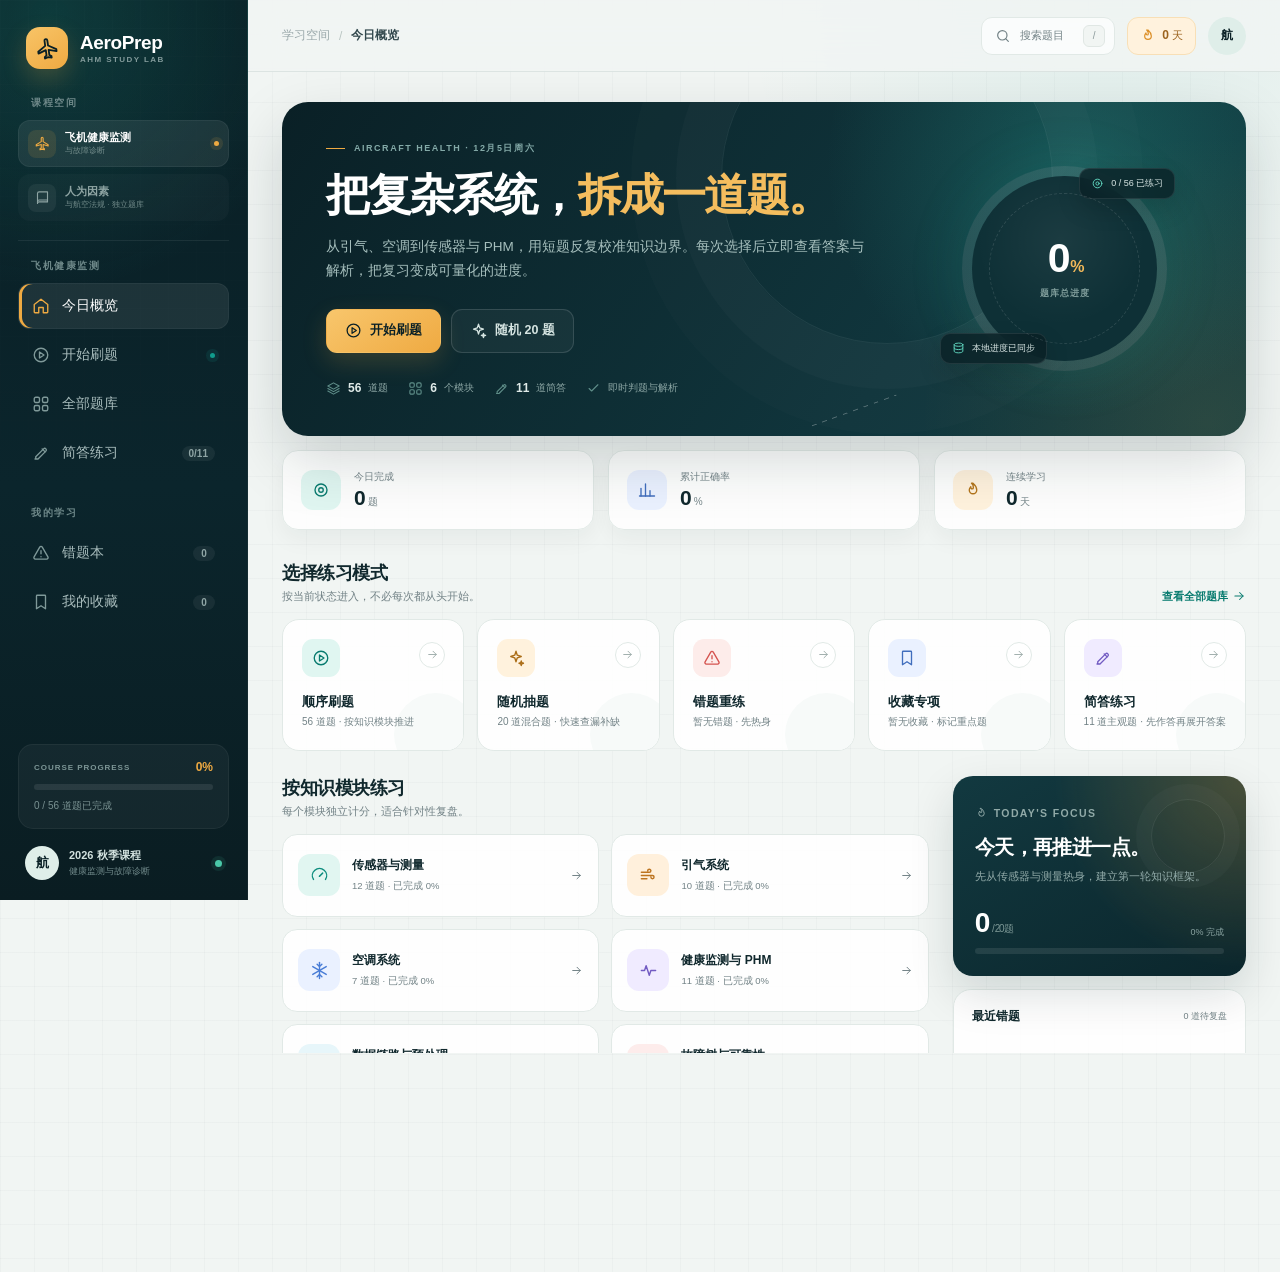
==== commit c2ae9499: "feat: add short answers and human factors course" ====
--- a/index.html
+++ b/index.html
@@ -4,8 +4,8 @@
   <meta charset="UTF-8">
   <meta name="viewport" content="width=device-width, initial-scale=1.0">
   <meta name="theme-color" content="#0b2026">
-  <meta name="description" content="飞机健康监测与故障诊断课程刷题网页">
-  <title>AeroPrep · 飞机健康监测题库</title>
+  <meta name="description" content="飞机健康监测与故障诊断、人为因素与航空法规双课程刷题网页">
+  <title>AeroPrep · 航空课程刷题站</title>
   <link rel="icon" href="favicon.svg" type="image/svg+xml">
   <link rel="stylesheet" href="styles.css">
 </head>
@@ -143,6 +143,14 @@
       <path d="M4 18h10"/>
       <path d="M18 18h2"/>
       <circle cx="16" cy="18" r="2"/>
+    </symbol>
+    <symbol id="icon-edit" viewBox="0 0 24 24">
+      <path d="M4 20h4l10.5-10.5a2.1 2.1 0 0 0-3-3L5 17v3Z"/>
+      <path d="m13.5 6.5 4 4"/>
+    </symbol>
+    <symbol id="icon-book" viewBox="0 0 24 24">
+      <path d="M4 5.5A2.5 2.5 0 0 1 6.5 3H20v16H6.5A2.5 2.5 0 0 0 4 21.5v-16Z"/>
+      <path d="M4 18.5A2.5 2.5 0 0 1 6.5 16H20"/>
     </symbol>
   </svg>
 
@@ -158,8 +166,28 @@
         </span>
       </a>
 
+      <div class="course-switcher">
+        <p class="nav-label">课程空间</p>
+        <a class="course-pill is-active" href="#/home" data-course="health">
+          <span class="course-pill-icon"><svg><use href="#icon-plane"></use></svg></span>
+          <span class="course-pill-copy">
+            <strong>飞机健康监测</strong>
+            <small>与故障诊断</small>
+          </span>
+          <span class="course-pill-mark"></span>
+        </a>
+        <a class="course-pill" href="human-factors.html" data-course="human-factors">
+          <span class="course-pill-icon"><svg><use href="#icon-book"></use></svg></span>
+          <span class="course-pill-copy">
+            <strong>人为因素</strong>
+            <small>与航空法规 · 独立题库</small>
+          </span>
+          <span class="course-pill-mark"></span>
+        </a>
+      </div>
+
       <nav class="side-nav" aria-label="主导航">
-        <p class="nav-label">学习空间</p>
+        <p class="nav-label">飞机健康监测</p>
         <a class="nav-item" href="#/home" data-nav="home">
           <svg><use href="#icon-home"></use></svg>
           <span>今日概览</span>
@@ -172,6 +200,11 @@
         <a class="nav-item" href="#/bank" data-nav="bank">
           <svg><use href="#icon-grid"></use></svg>
           <span>全部题库</span>
+        </a>
+        <a class="nav-item" href="#/short" data-nav="short">
+          <svg><use href="#icon-edit"></use></svg>
+          <span>简答练习</span>
+          <span class="nav-count" id="nav-short-count">0/11</span>
         </a>
         <p class="nav-label nav-label-spaced">我的学习</p>
         <a class="nav-item" href="#/wrong" data-nav="wrong">
@@ -251,6 +284,10 @@
       <svg><use href="#icon-grid"></use></svg>
       <span>题库</span>
     </a>
+    <a href="#/short" data-nav="short">
+      <svg><use href="#icon-edit"></use></svg>
+      <span>简答</span>
+    </a>
     <a href="#/wrong" data-nav="wrong">
       <svg><use href="#icon-alert"></use></svg>
       <span>错题</span>
@@ -265,6 +302,7 @@
   <div class="toast" id="toast" role="status" aria-live="polite"></div>
 
   <script src="questions.js"></script>
+  <script src="short-answers.js"></script>
   <script src="app.js"></script>
 </body>
 </html>
--- a/styles.css
+++ b/styles.css
@@ -186,11 +186,109 @@
   letter-spacing: 0.18em;
 }
 
+.course-switcher {
+  display: flex;
+  flex-direction: column;
+  gap: 7px;
+  margin-top: 27px;
+  padding-bottom: 19px;
+  border-bottom: 1px solid rgba(255, 255, 255, 0.07);
+}
+
+.course-switcher .nav-label {
+  padding-bottom: 3px;
+}
+
+.course-pill {
+  display: flex;
+  align-items: center;
+  gap: 9px;
+  min-height: 47px;
+  padding: 7px 9px;
+  color: #8ea4a3;
+  background: rgba(255, 255, 255, 0.025);
+  border: 1px solid transparent;
+  border-radius: 12px;
+  transition: 160ms ease;
+}
+
+.course-pill:hover {
+  color: #dce9e6;
+  background: rgba(255, 255, 255, 0.05);
+}
+
+.course-pill.is-active {
+  color: #fff;
+  background: rgba(255, 255, 255, 0.075);
+  border-color: rgba(255, 255, 255, 0.055);
+}
+
+.course-pill-icon {
+  display: grid;
+  width: 28px;
+  height: 28px;
+  flex: 0 0 28px;
+  color: #8ea4a3;
+  background: rgba(255, 255, 255, 0.06);
+  border-radius: 8px;
+  place-items: center;
+}
+
+.course-pill.is-active .course-pill-icon {
+  color: var(--amber);
+  background: rgba(239, 170, 66, 0.12);
+}
+
+.course-pill-icon svg {
+  width: 15px;
+  height: 15px;
+}
+
+.course-pill-copy {
+  display: flex;
+  min-width: 0;
+  flex-direction: column;
+  gap: 1px;
+}
+
+.course-pill-copy strong {
+  color: inherit;
+  font-size: 11px;
+  font-weight: 650;
+  line-height: 1.25;
+}
+
+.course-pill-copy small {
+  color: #718a89;
+  font-size: 8px;
+  line-height: 1.3;
+}
+
+.course-pill-mark {
+  width: 5px;
+  height: 5px;
+  margin-left: auto;
+  background: transparent;
+  border-radius: 50%;
+}
+
+.course-pill.is-active .course-pill-mark {
+  background: var(--amber);
+  box-shadow: 0 0 0 4px rgba(239, 170, 66, 0.11);
+}
+
 .side-nav {
   display: flex;
   flex: 1;
   flex-direction: column;
-  padding-top: 38px;
+  min-height: 0;
+  padding-top: 18px;
+  overflow-y: auto;
+  scrollbar-width: none;
+}
+
+.side-nav::-webkit-scrollbar {
+  display: none;
 }
 
 .nav-label {
@@ -963,7 +1061,7 @@
 
 .mode-grid {
   display: grid;
-  grid-template-columns: repeat(4, minmax(0, 1fr));
+  grid-template-columns: repeat(5, minmax(0, 1fr));
   gap: 13px;
 }
 
@@ -1035,6 +1133,11 @@
 .mode-card:nth-child(4) .mode-icon {
   color: #416ebd;
   background: var(--blue-soft);
+}
+
+.mode-card:nth-child(5) .mode-icon {
+  color: #725bc2;
+  background: #f0ebff;
 }
 
 .mode-card strong {
@@ -2706,6 +2809,506 @@
   margin-top: 19px;
   color: var(--muted-2);
   font-size: 8.5px;
+}
+
+.short-type-tag {
+  color: #6a4db3;
+  background: #f0ebff;
+}
+
+.short-question-heading {
+  align-items: flex-start;
+}
+
+.short-question-heading h2 {
+  flex: 1;
+}
+
+.short-status-pill {
+  display: inline-flex;
+  flex: 0 0 auto;
+  align-items: center;
+  gap: 5px;
+  margin-top: 4px;
+  padding: 5px 9px;
+  color: var(--muted);
+  background: var(--surface-soft);
+  border: 1px solid var(--line);
+  border-radius: 99px;
+  font-size: 8px;
+  font-weight: 700;
+  white-space: nowrap;
+}
+
+.short-status-pill svg {
+  width: 13px;
+  height: 13px;
+}
+
+.short-status-pill.is-mastered {
+  color: var(--green);
+  background: var(--green-soft);
+  border-color: #cbeadd;
+}
+
+.short-status-pill.is-fuzzy {
+  color: var(--amber-dark);
+  background: var(--amber-soft);
+  border-color: #f5dfbb;
+}
+
+.short-status-pill.is-unknown {
+  color: var(--red);
+  background: var(--red-soft);
+  border-color: #f4d4d1;
+}
+
+.short-draft {
+  display: block;
+  margin-top: 17px;
+}
+
+.short-draft > span {
+  display: flex;
+  align-items: baseline;
+  justify-content: space-between;
+  color: var(--ink-soft);
+  font-size: 9px;
+  font-weight: 700;
+}
+
+.short-draft small {
+  color: var(--muted-2);
+  font-size: 8px;
+  font-weight: 500;
+}
+
+.short-draft textarea {
+  width: 100%;
+  min-height: 126px;
+  margin-top: 8px;
+  padding: 13px 14px;
+  color: var(--ink);
+  background: #fbfdfc;
+  border: 1px solid var(--line);
+  border-radius: 13px;
+  font-family: var(--font);
+  font-size: 11px;
+  line-height: 1.75;
+  resize: vertical;
+  transition: 160ms ease;
+}
+
+.short-draft textarea:focus {
+  outline: none;
+  background: #fff;
+  border-color: #9bcfc5;
+  box-shadow: 0 0 0 4px rgba(16, 156, 140, 0.08);
+}
+
+.short-draft textarea::placeholder {
+  color: #a9b6b4;
+}
+
+.short-reveal-prompt {
+  display: flex;
+  align-items: center;
+  gap: 13px;
+  margin-top: 17px;
+  padding: 14px 15px;
+  background: var(--surface-soft);
+  border: 1px dashed #c9dcd6;
+  border-radius: 14px;
+}
+
+.short-reveal-prompt > svg {
+  width: 22px;
+  height: 22px;
+  flex: 0 0 22px;
+  color: var(--teal-dark);
+}
+
+.short-reveal-prompt > div {
+  min-width: 0;
+  flex: 1;
+}
+
+.short-reveal-prompt strong {
+  display: block;
+  color: var(--ink-soft);
+  font-size: 10px;
+}
+
+.short-reveal-prompt p {
+  margin-top: 3px;
+  color: var(--muted);
+  font-size: 8.5px;
+  line-height: 1.55;
+}
+
+.short-answer-panel {
+  margin-top: 18px;
+  padding: 18px;
+  background: #fcfefd;
+  border: 1px solid #dcebe6;
+  border-left: 3px solid var(--green);
+  border-radius: 15px;
+  animation: shortReveal 220ms ease;
+}
+
+@keyframes shortReveal {
+  from {
+    opacity: 0;
+    transform: translateY(5px);
+  }
+  to {
+    opacity: 1;
+    transform: translateY(0);
+  }
+}
+
+.short-answer-panel-head {
+  display: flex;
+  align-items: center;
+  justify-content: space-between;
+  gap: 10px;
+  padding-bottom: 11px;
+  border-bottom: 1px solid var(--line-soft);
+}
+
+.short-answer-kicker {
+  color: var(--teal-dark);
+  font-size: 10px;
+  font-weight: 800;
+  letter-spacing: 0.02em;
+}
+
+.short-source-badge {
+  padding: 4px 8px;
+  color: #597174;
+  background: var(--surface-soft);
+  border: 1px solid var(--line);
+  border-radius: 99px;
+  font-size: 7.5px;
+  white-space: nowrap;
+}
+
+.short-answer-content {
+  padding-top: 4px;
+}
+
+.short-answer-section {
+  margin-top: 14px;
+}
+
+.short-answer-section h3 {
+  color: var(--ink-soft);
+  font-size: 10px;
+  font-weight: 800;
+  line-height: 1.5;
+}
+
+.short-answer-section p {
+  margin-top: 5px;
+  color: #40565b;
+  font-size: 10px;
+  line-height: 1.78;
+}
+
+.short-answer-list {
+  display: grid;
+  gap: 5px;
+  margin: 6px 0 0 15px;
+  color: #40565b;
+  font-size: 10px;
+  line-height: 1.72;
+}
+
+.short-answer-list li::marker {
+  color: var(--teal);
+}
+
+.short-answer-figure {
+  margin: 14px 0 4px;
+  padding: 10px;
+  background: #fff;
+  border: 1px solid var(--line);
+  border-radius: 13px;
+}
+
+.short-answer-figure img {
+  display: block;
+  width: min(100%, 430px);
+  max-height: 290px;
+  margin: 0 auto;
+  object-fit: contain;
+}
+
+.short-answer-figure figcaption {
+  margin-top: 7px;
+  color: var(--muted-2);
+  font-size: 7.5px;
+  text-align: center;
+}
+
+.short-formula {
+  margin-top: 15px;
+  padding: 11px 13px;
+  color: #156d63;
+  background: #edf8f5;
+  border: 1px solid #d5eee7;
+  border-radius: 10px;
+  font-family: "Cascadia Mono", "Consolas", monospace;
+  font-size: 9.5px;
+  line-height: 1.65;
+  overflow-wrap: anywhere;
+}
+
+.short-keypoints {
+  margin-top: 15px;
+}
+
+.short-answer-label {
+  display: block;
+  color: var(--ink-soft);
+  font-size: 8.5px;
+  font-weight: 800;
+}
+
+.short-keypoints > div {
+  display: flex;
+  flex-wrap: wrap;
+  gap: 6px;
+  margin-top: 7px;
+}
+
+.short-keypoints span span,
+.short-keypoints > div > span {
+  padding: 5px 8px;
+  color: #35645d;
+  background: #eef8f5;
+  border: 1px solid #d6ece6;
+  border-radius: 7px;
+  font-size: 8px;
+  line-height: 1.35;
+}
+
+.short-answer-caution {
+  margin-top: 13px;
+  padding: 9px 11px;
+  color: #7a5a25;
+  background: #fff8eb;
+  border: 1px solid #f2e1c1;
+  border-radius: 9px;
+  font-size: 8.5px;
+  line-height: 1.65;
+}
+
+.short-answer-foot {
+  display: flex;
+  align-items: center;
+  justify-content: space-between;
+  gap: 12px;
+  margin-top: 15px;
+  padding-top: 10px;
+  color: var(--muted-2);
+  border-top: 1px solid var(--line-soft);
+  font-size: 7.5px;
+}
+
+.short-answer-foot > span:last-child {
+  display: flex;
+  flex-wrap: wrap;
+  justify-content: flex-end;
+  gap: 5px;
+}
+
+.short-answer-foot b {
+  color: #718a86;
+  font-weight: 600;
+}
+
+.short-assess {
+  display: flex;
+  align-items: center;
+  justify-content: space-between;
+  gap: 15px;
+  margin-top: 16px;
+  padding-top: 15px;
+  border-top: 1px solid var(--line);
+}
+
+.short-assess p {
+  margin-top: 3px;
+  color: var(--muted);
+  font-size: 8.5px;
+}
+
+.short-assess-actions {
+  display: flex;
+  flex: 0 0 auto;
+  gap: 7px;
+}
+
+.short-assess-button {
+  display: inline-flex;
+  align-items: center;
+  gap: 5px;
+  min-height: 34px;
+  padding: 0 10px;
+  color: var(--muted);
+  background: #fff;
+  border: 1px solid var(--line);
+  border-radius: 9px;
+  cursor: pointer;
+  font-size: 8.5px;
+  font-weight: 700;
+  transition: 150ms ease;
+}
+
+.short-assess-button svg {
+  width: 14px;
+  height: 14px;
+}
+
+.short-assess-button:hover {
+  border-color: #b6d5cd;
+  transform: translateY(-1px);
+}
+
+.short-assess-button.is-mastered.is-selected {
+  color: var(--green);
+  background: var(--green-soft);
+  border-color: #bce3d5;
+}
+
+.short-assess-button.is-fuzzy.is-selected {
+  color: var(--amber-dark);
+  background: var(--amber-soft);
+  border-color: #efd7ad;
+}
+
+.short-assess-button.is-unknown.is-selected {
+  color: var(--red);
+  background: var(--red-soft);
+  border-color: #efcbc7;
+}
+
+.map-button.is-fuzzy {
+  color: var(--amber-dark);
+  background: var(--amber-soft);
+  border-color: #eed4a6;
+}
+
+.legend-dot.fuzzy {
+  background: var(--amber);
+}
+
+.course-placeholder {
+  display: grid;
+  gap: 20px;
+}
+
+.course-placeholder-hero {
+  background:
+    radial-gradient(circle at 88% 12%, rgba(239, 170, 66, 0.16), transparent 15rem),
+    linear-gradient(135deg, #0a2026, #12383e);
+}
+
+.course-placeholder-hero .eyebrow {
+  margin-bottom: 10px;
+  color: #e8b25f;
+  font-size: 8px;
+  font-weight: 700;
+  letter-spacing: 0.16em;
+}
+
+.course-placeholder-hero h1 {
+  color: #fff;
+}
+
+.course-placeholder-hero p:not(.eyebrow) {
+  max-width: 680px;
+}
+
+.course-placeholder-body {
+  display: grid;
+  gap: 16px;
+  padding: 24px;
+  background: rgba(255, 255, 255, 0.88);
+  border: 1px solid var(--line);
+  border-radius: var(--radius-lg);
+}
+
+.course-placeholder-note {
+  max-width: 760px;
+}
+
+.course-placeholder-note .mini-label {
+  color: var(--teal-dark);
+  font-size: 8px;
+  font-weight: 800;
+  letter-spacing: 0.14em;
+}
+
+.course-placeholder-note h2 {
+  margin-top: 8px;
+  font-size: 20px;
+  letter-spacing: -0.025em;
+}
+
+.course-placeholder-note p {
+  margin-top: 7px;
+  color: var(--muted);
+  font-size: 10.5px;
+  line-height: 1.75;
+}
+
+.chapter-grid {
+  display: grid;
+  grid-template-columns: repeat(3, minmax(0, 1fr));
+  gap: 9px;
+}
+
+.chapter-chip {
+  display: flex;
+  align-items: center;
+  gap: 9px;
+  min-height: 49px;
+  padding: 9px 11px;
+  background: var(--surface-soft);
+  border: 1px solid var(--line);
+  border-radius: 11px;
+}
+
+.chapter-chip span {
+  color: var(--teal-dark);
+  font-size: 8px;
+  font-weight: 800;
+}
+
+.chapter-chip strong {
+  color: var(--ink-soft);
+  font-size: 9px;
+  font-weight: 650;
+}
+
+.course-status-card {
+  padding: 13px 15px;
+  color: #6e552b;
+  background: var(--amber-soft);
+  border: 1px solid #f1dcb8;
+  border-radius: 12px;
+}
+
+.course-status-card strong {
+  font-size: 10px;
+}
+
+.course-status-card p {
+  margin-top: 4px;
+  font-size: 9px;
+  line-height: 1.65;
 }
 
 .mobile-nav,
@@ -2823,7 +3426,7 @@
     left: 12px;
     z-index: 40;
     display: grid;
-    grid-template-columns: repeat(5, 1fr);
+    grid-template-columns: repeat(6, 1fr);
     padding: 7px;
     background: rgba(9, 30, 36, 0.94);
     border: 1px solid rgba(255, 255, 255, 0.07);
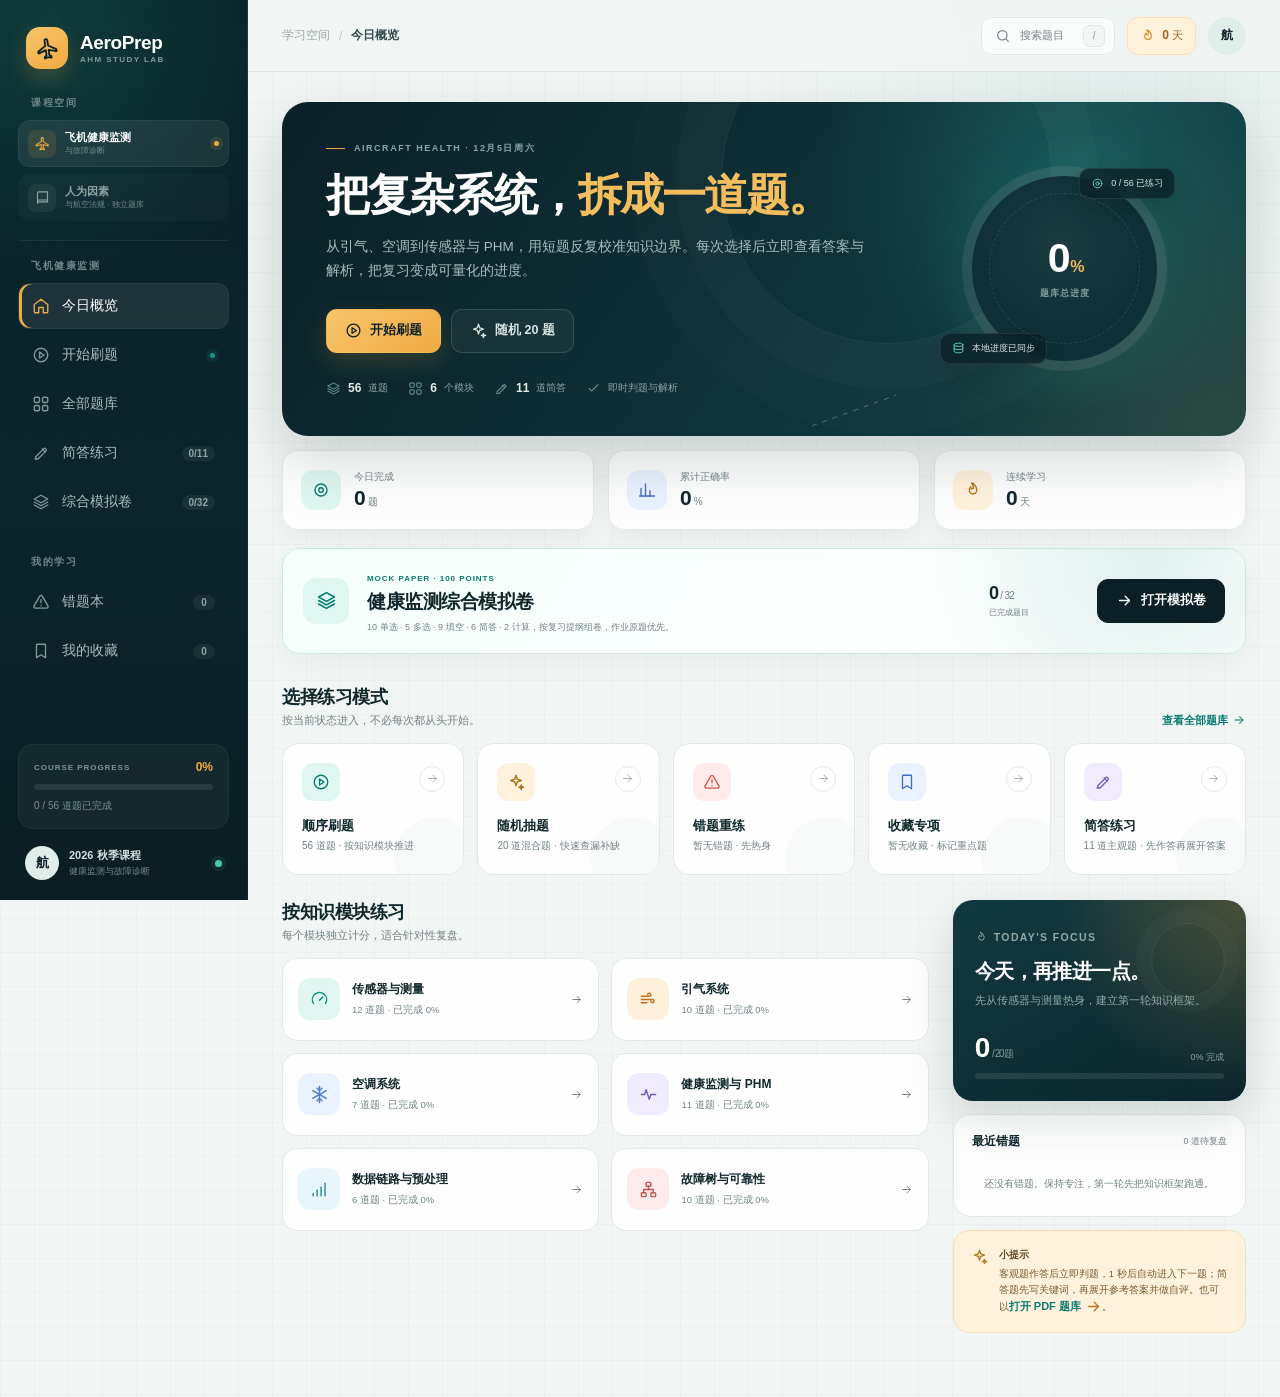
==== commit 96e4d4b1: "Add health monitoring mock exam module" ====
--- a/index.html
+++ b/index.html
@@ -8,6 +8,7 @@
   <title>AeroPrep · 航空课程刷题站</title>
   <link rel="icon" href="favicon.svg" type="image/svg+xml">
   <link rel="stylesheet" href="styles.css">
+  <link rel="stylesheet" href="mock-exam.css">
 </head>
 <body>
   <svg class="svg-defs" aria-hidden="true">
@@ -205,6 +206,11 @@
           <svg><use href="#icon-edit"></use></svg>
           <span>简答练习</span>
           <span class="nav-count" id="nav-short-count">0/11</span>
+        </a>
+        <a class="nav-item" href="#/mock" data-nav="mock">
+          <svg><use href="#icon-layers"></use></svg>
+          <span>综合模拟卷</span>
+          <span class="nav-count" id="nav-mock-count">0/32</span>
         </a>
         <p class="nav-label nav-label-spaced">我的学习</p>
         <a class="nav-item" href="#/wrong" data-nav="wrong">
@@ -288,6 +294,10 @@
       <svg><use href="#icon-edit"></use></svg>
       <span>简答</span>
     </a>
+    <a href="#/mock" data-nav="mock">
+      <svg><use href="#icon-layers"></use></svg>
+      <span>模拟卷</span>
+    </a>
     <a href="#/wrong" data-nav="wrong">
       <svg><use href="#icon-alert"></use></svg>
       <span>错题</span>
@@ -303,6 +313,7 @@
 
   <script src="questions.js"></script>
   <script src="short-answers.js"></script>
+  <script src="health-mock-exam.js"></script>
   <script src="app.js"></script>
 </body>
 </html>
--- a/styles.css
+++ b/styles.css
@@ -2016,6 +2016,39 @@
   font-size: 8.5px;
 }
 
+.auto-advance-note {
+  display: flex;
+  align-items: center;
+  gap: 8px;
+  margin: 14px 0 0;
+  color: var(--muted);
+  font-size: 9px;
+  letter-spacing: 0.02em;
+}
+
+.auto-advance-note::before {
+  content: "";
+  width: 52px;
+  height: 3px;
+  border-radius: 99px;
+  background: linear-gradient(90deg, #16846f, #8ecfc1);
+  transform: scaleX(0);
+  transform-origin: left center;
+  animation: auto-advance-countdown 1s linear forwards;
+}
+
+@keyframes auto-advance-countdown {
+  from { transform: scaleX(0); }
+  to { transform: scaleX(1); }
+}
+
+@media (prefers-reduced-motion: reduce) {
+  .auto-advance-note::before {
+    animation: none;
+    transform: scaleX(1);
+  }
+}
+
 .feedback.is-wrong .feedback-source {
   color: #a88a87;
 }
@@ -3426,7 +3459,8 @@
     left: 12px;
     z-index: 40;
     display: grid;
-    grid-template-columns: repeat(6, 1fr);
+    grid-auto-flow: column;
+    grid-auto-columns: 1fr;
     padding: 7px;
     background: rgba(9, 30, 36, 0.94);
     border: 1px solid rgba(255, 255, 255, 0.07);
--- a/mock-exam.css
+++ b/mock-exam.css
@@ -0,0 +1,913 @@
+.mock-home-entry {
+  display: flex;
+  flex-wrap: wrap;
+  align-items: center;
+  gap: 15px 18px;
+  margin-top: 18px;
+  padding: 18px 20px;
+  background:
+    radial-gradient(circle at 90% 10%, rgba(13, 141, 126, 0.12), transparent 14rem),
+    linear-gradient(120deg, #f5fffb, #ffffff);
+  border: 1px solid #c8eae3;
+  border-radius: 18px;
+  box-shadow: 0 10px 28px rgba(16, 40, 45, 0.045);
+}
+
+.mock-home-entry-icon {
+  display: grid;
+  width: 46px;
+  height: 46px;
+  flex: none;
+  color: var(--teal-dark);
+  background: var(--teal-soft);
+  border-radius: 13px;
+  place-items: center;
+}
+
+.mock-home-entry-icon svg {
+  width: 21px;
+  height: 21px;
+}
+
+.mock-home-entry-copy {
+  min-width: 230px;
+  flex: 1;
+}
+
+.mock-home-entry-copy .mini-label {
+  color: var(--teal-dark);
+}
+
+.mock-home-entry-copy h2 {
+  margin-top: 4px;
+  color: var(--ink);
+  font-size: 19px;
+  letter-spacing: -0.025em;
+}
+
+.mock-home-entry-copy p {
+  margin-top: 5px;
+  color: var(--muted);
+  font-size: 9px;
+  line-height: 1.7;
+}
+
+.mock-home-entry-progress {
+  display: flex;
+  flex-direction: column;
+  gap: 3px;
+  min-width: 90px;
+}
+
+.mock-home-entry-progress strong {
+  color: var(--ink);
+  font-size: 18px;
+  letter-spacing: -0.04em;
+}
+
+.mock-home-entry-progress strong small {
+  color: var(--muted);
+  font-size: 10px;
+  font-weight: 500;
+}
+
+.mock-home-entry-progress span {
+  color: var(--muted);
+  font-size: 8px;
+}
+
+.mock-view {
+  max-width: 1180px;
+  margin: 0 auto;
+}
+
+.mock-hero {
+  display: grid;
+  grid-template-columns: minmax(0, 1fr) 270px;
+  gap: 32px;
+  align-items: center;
+  padding: 35px 38px;
+  color: #fff;
+  background:
+    radial-gradient(circle at 84% 16%, rgba(76, 196, 177, 0.2), transparent 15rem),
+    radial-gradient(circle at 70% 90%, rgba(63, 111, 185, 0.18), transparent 20rem),
+    linear-gradient(125deg, #0b252b, #123b40 58%, #163a3c);
+  border-radius: 25px;
+  box-shadow: 0 22px 55px rgba(9, 31, 36, 0.18);
+}
+
+.mock-hero .eyebrow {
+  color: #8de0d0;
+}
+
+.mock-hero h1 {
+  margin-top: 10px;
+  color: #fff;
+  font-size: clamp(32px, 4vw, 49px);
+  font-weight: 650;
+  letter-spacing: -0.05em;
+  line-height: 1.1;
+}
+
+.mock-hero h1 span {
+  color: #89e2d2;
+}
+
+.mock-hero-copy > p:not(.eyebrow) {
+  max-width: 640px;
+  margin-top: 14px;
+  color: #a9c4c1;
+  font-size: 11px;
+  line-height: 1.8;
+}
+
+.mock-hero .hero-actions {
+  margin-top: 22px;
+}
+
+.mock-hero .hero-meta {
+  display: flex;
+  flex-wrap: wrap;
+  gap: 8px 16px;
+  margin-top: 19px;
+}
+
+.mock-hero .hero-meta-item {
+  display: inline-flex;
+  align-items: center;
+  gap: 6px;
+  color: #9fb9b6;
+  font-size: 9px;
+}
+
+.mock-hero .hero-meta-item svg {
+  width: 14px;
+  height: 14px;
+  color: #78d2c3;
+}
+
+.mock-hero .hero-meta-item strong {
+  color: #fff;
+}
+
+.mock-hero-score {
+  display: flex;
+  min-height: 205px;
+  flex-direction: column;
+  justify-content: center;
+  padding: 23px;
+  background: rgba(255, 255, 255, 0.07);
+  border: 1px solid rgba(255, 255, 255, 0.12);
+  border-radius: 19px;
+  backdrop-filter: blur(10px);
+}
+
+.mock-hero-score-label {
+  color: #8fd7ca;
+  font-size: 8px;
+  font-weight: 800;
+  letter-spacing: 0.12em;
+}
+
+.mock-hero-score strong {
+  margin-top: 12px;
+  color: #fff;
+  font-size: 43px;
+  letter-spacing: -0.06em;
+  line-height: 1;
+}
+
+.mock-hero-score strong small {
+  color: #a9c8c4;
+  font-size: 16px;
+  font-weight: 500;
+}
+
+.mock-hero-score > span:not(.mock-hero-score-label) {
+  margin-top: 5px;
+  color: #a9c4c1;
+  font-size: 8px;
+}
+
+.mock-hero-progress {
+  height: 4px;
+  margin-top: 20px;
+  overflow: hidden;
+  background: rgba(255, 255, 255, 0.1);
+  border-radius: 99px;
+}
+
+.mock-hero-progress span {
+  display: block;
+  height: 100%;
+  background: linear-gradient(90deg, #4cc4b1, #98e7da);
+  border-radius: inherit;
+  transition: width 250ms ease;
+}
+
+.mock-hero-score-foot {
+  display: flex;
+  flex-wrap: wrap;
+  justify-content: space-between;
+  gap: 5px;
+  margin-top: 9px;
+  color: #93b4b0;
+  font-size: 7.5px;
+}
+
+.mock-paper {
+  margin-top: 20px;
+  padding: 30px 32px 25px;
+  background: rgba(255, 255, 255, 0.92);
+  border: 1px solid var(--line);
+  border-radius: 23px;
+  box-shadow: var(--shadow-sm);
+}
+
+.mock-paper-head {
+  display: flex;
+  align-items: flex-start;
+  justify-content: space-between;
+  gap: 20px;
+  padding-bottom: 20px;
+  border-bottom: 1px solid var(--line);
+}
+
+.mock-paper-head h2 {
+  margin-top: 5px;
+  color: var(--ink);
+  font-size: 20px;
+  letter-spacing: -0.03em;
+}
+
+.mock-paper-head p {
+  max-width: 700px;
+  margin-top: 6px;
+  color: var(--muted);
+  font-size: 8.5px;
+  line-height: 1.7;
+}
+
+.mock-paper-head-actions {
+  flex: none;
+}
+
+.mock-section-nav {
+  display: flex;
+  flex-wrap: wrap;
+  gap: 7px;
+  margin: 17px 0 3px;
+}
+
+.mock-section-nav button {
+  display: inline-flex;
+  align-items: center;
+  gap: 6px;
+  padding: 7px 9px;
+  color: var(--ink-soft);
+  background: var(--surface-soft);
+  border: 1px solid var(--line);
+  border-radius: 8px;
+  cursor: pointer;
+  font-size: 8px;
+}
+
+.mock-section-nav button:hover {
+  color: var(--teal-dark);
+  background: var(--teal-soft);
+  border-color: #b9e0d8;
+}
+
+.mock-section-nav button span {
+  color: var(--muted);
+  font-size: 7px;
+}
+
+.mock-section {
+  padding-top: 27px;
+}
+
+.mock-section + .mock-section {
+  border-top: 1px solid var(--line);
+}
+
+.mock-section-head {
+  display: flex;
+  align-items: flex-start;
+  justify-content: space-between;
+  gap: 15px;
+  margin-bottom: 13px;
+}
+
+.mock-section-index {
+  color: var(--teal-dark);
+  font-size: 7.5px;
+  font-weight: 800;
+  letter-spacing: 0.12em;
+}
+
+.mock-section-head h2 {
+  margin-top: 4px;
+  color: var(--ink);
+  font-size: 19px;
+  letter-spacing: -0.025em;
+}
+
+.mock-section-head p {
+  margin-top: 4px;
+  color: var(--muted);
+  font-size: 8.5px;
+}
+
+.mock-section-points {
+  flex: none;
+  padding: 6px 9px;
+  color: var(--teal-dark);
+  background: var(--teal-soft);
+  border: 1px solid #c9eae2;
+  border-radius: 7px;
+  font-size: 8px;
+  font-weight: 700;
+}
+
+.mock-question-list {
+  display: flex;
+  flex-direction: column;
+  gap: 11px;
+}
+
+.mock-question {
+  padding: 17px 18px;
+  background: #fcfefd;
+  border: 1px solid #e7eeec;
+  border-radius: 14px;
+}
+
+.mock-question-subjective {
+  background: linear-gradient(135deg, #fcfffe, #fbfdfc);
+}
+
+.mock-question-head {
+  display: flex;
+  align-items: center;
+  gap: 9px;
+}
+
+.mock-question-number {
+  display: grid;
+  width: 27px;
+  height: 27px;
+  flex: none;
+  color: #fff;
+  background: var(--navy);
+  border-radius: 8px;
+  font-size: 9px;
+  font-weight: 700;
+  place-items: center;
+}
+
+.mock-question-kicker {
+  display: flex;
+  min-width: 0;
+  flex-wrap: wrap;
+  align-items: center;
+  gap: 5px;
+  flex: 1;
+}
+
+.mock-question-source {
+  overflow: hidden;
+  color: var(--muted-2);
+  font-size: 7.5px;
+  text-overflow: ellipsis;
+  white-space: nowrap;
+}
+
+.mock-points {
+  flex: none;
+  color: var(--muted);
+  font-size: 8px;
+}
+
+.mock-question h3 {
+  margin: 13px 0 0 36px;
+  color: var(--ink-soft);
+  font-size: 13.5px;
+  font-weight: 600;
+  line-height: 1.65;
+}
+
+.mock-options {
+  display: flex;
+  flex-direction: column;
+  gap: 7px;
+  margin: 12px 0 0 36px;
+}
+
+.mock-option {
+  display: grid;
+  min-height: 43px;
+  grid-template-columns: 27px minmax(0, 1fr) 18px;
+  gap: 9px;
+  align-items: center;
+  padding: 7px 10px;
+  text-align: left;
+  background: #fff;
+  border: 1px solid #e4ece9;
+  border-radius: 9px;
+  cursor: pointer;
+  transition: 140ms ease;
+}
+
+.mock-option:hover:not([disabled]) {
+  background: #f8fffc;
+  border-color: #a9d5cc;
+  transform: translateX(2px);
+}
+
+.mock-option.is-selected {
+  background: #effbf8;
+  border-color: #a9d5cc;
+}
+
+.mock-option.is-correct {
+  color: #146c5c;
+  background: #effbf6;
+  border-color: #9ed9ca;
+}
+
+.mock-option.is-wrong {
+  color: #a33d39;
+  background: #fff5f4;
+  border-color: #efc2be;
+}
+
+.mock-option[disabled] {
+  cursor: default;
+}
+
+.mock-option-key {
+  display: grid;
+  width: 25px;
+  height: 25px;
+  color: var(--ink-soft);
+  background: var(--surface-soft);
+  border-radius: 7px;
+  font-size: 9px;
+  font-weight: 700;
+  place-items: center;
+}
+
+.mock-option.is-selected .mock-option-key,
+.mock-option.is-correct .mock-option-key {
+  color: #fff;
+  background: var(--teal);
+}
+
+.mock-option.is-wrong .mock-option-key {
+  color: #fff;
+  background: var(--red);
+}
+
+.mock-option-text {
+  font-size: 10.5px;
+  line-height: 1.5;
+}
+
+.mock-option-mark {
+  display: grid;
+  width: 18px;
+  height: 18px;
+  color: var(--teal-dark);
+  place-items: center;
+}
+
+.mock-option-mark svg {
+  width: 15px;
+  height: 15px;
+}
+
+.mock-option.is-wrong .mock-option-mark {
+  color: var(--red);
+}
+
+.mock-multi-row {
+  display: flex;
+  align-items: center;
+  gap: 10px;
+  margin: 10px 0 0 36px;
+}
+
+.mock-multi-row > span {
+  color: var(--muted);
+  font-size: 8.5px;
+}
+
+.mock-answer-box {
+  margin: 12px 0 0 36px;
+  padding: 12px 14px;
+  background: #f1fbf7;
+  border: 1px solid #c6e9df;
+  border-radius: 10px;
+}
+
+.mock-answer-box.is-wrong {
+  background: #fff7f6;
+  border-color: #efc8c4;
+}
+
+.mock-answer-box.is-wrong .mock-answer-head {
+  color: var(--red);
+}
+
+.mock-answer-head {
+  display: flex;
+  align-items: center;
+  justify-content: space-between;
+  gap: 10px;
+  color: var(--teal-dark);
+  font-size: 10px;
+}
+
+.mock-answer-head span {
+  color: var(--muted);
+  font-size: 8px;
+}
+
+.mock-answer-line {
+  display: flex;
+  flex-wrap: wrap;
+  gap: 5px;
+  align-items: center;
+  margin-top: 7px;
+  color: #4e7068;
+  font-size: 9px;
+}
+
+.mock-answer-line b {
+  display: inline-grid;
+  min-width: 20px;
+  height: 20px;
+  padding: 0 5px;
+  color: #fff;
+  background: var(--teal);
+  border-radius: 5px;
+  font-size: 9px;
+  place-items: center;
+}
+
+.mock-answer-box p {
+  margin-top: 7px;
+  color: #5d7c74;
+  font-size: 9px;
+  line-height: 1.7;
+}
+
+.mock-blank-grid {
+  display: grid;
+  grid-template-columns: repeat(2, minmax(0, 1fr));
+  gap: 9px;
+  margin: 13px 0 0 36px;
+}
+
+.mock-blank {
+  display: flex;
+  flex-direction: column;
+  gap: 4px;
+}
+
+.mock-blank > span {
+  color: var(--muted);
+  font-size: 8px;
+}
+
+.mock-blank input {
+  width: 100%;
+  min-height: 36px;
+  padding: 7px 9px;
+  color: var(--ink);
+  background: #fff;
+  border: 1px solid #dfeae7;
+  border-radius: 8px;
+  font: 9px/1.5 var(--font);
+  outline: none;
+}
+
+.mock-blank input:focus {
+  border-color: #91cdbf;
+  box-shadow: 0 0 0 3px rgba(13, 141, 126, 0.08);
+}
+
+.mock-textarea {
+  display: block;
+  width: calc(100% - 36px);
+  margin: 13px 0 0 36px;
+  padding: 10px 12px;
+  color: var(--ink);
+  background: #fff;
+  border: 1px solid #dfeae7;
+  border-radius: 9px;
+  font: 10px/1.7 var(--font);
+  outline: none;
+  resize: vertical;
+}
+
+.mock-textarea:focus {
+  border-color: #91cdbf;
+  box-shadow: 0 0 0 3px rgba(13, 141, 126, 0.08);
+}
+
+.mock-subjective-actions {
+  display: flex;
+  gap: 8px;
+  margin: 10px 0 0 36px;
+}
+
+.mock-reference {
+  margin: 12px 0 0 36px;
+  padding: 14px 15px;
+  background: #f7fbfa;
+  border: 1px solid #dcece8;
+  border-radius: 10px;
+}
+
+.mock-reference-head {
+  display: flex;
+  align-items: center;
+  justify-content: space-between;
+  gap: 10px;
+  color: var(--teal-dark);
+  font-size: 10px;
+}
+
+.mock-reference-head span {
+  color: var(--muted);
+  font-size: 8px;
+}
+
+.mock-answer-chips {
+  display: flex;
+  flex-wrap: wrap;
+  gap: 6px;
+  margin-top: 10px;
+}
+
+.mock-answer-chips span {
+  padding: 5px 7px;
+  color: #397367;
+  background: #eaf8f3;
+  border-radius: 6px;
+  font-size: 8.5px;
+}
+
+.mock-reference > p {
+  margin-top: 10px;
+  color: #5d7c74;
+  font-size: 9px;
+  line-height: 1.75;
+}
+
+.mock-calc-asks {
+  display: flex;
+  flex-wrap: wrap;
+  gap: 6px;
+  margin: 11px 0 0 36px;
+}
+
+.mock-calc-asks span {
+  padding: 5px 8px;
+  color: #775b33;
+  background: #fff7e6;
+  border: 1px solid #efdfbe;
+  border-radius: 6px;
+  font-size: 8px;
+}
+
+.mock-solution-section {
+  margin-top: 12px;
+  padding-top: 10px;
+  border-top: 1px solid #e3eeeb;
+}
+
+.mock-solution-section h4 {
+  color: var(--teal-dark);
+  font-size: 10px;
+}
+
+.mock-solution-section p {
+  margin-top: 4px;
+  color: #4d6760;
+  font-size: 9px;
+  line-height: 1.75;
+}
+
+.mock-paper-foot {
+  display: flex;
+  align-items: center;
+  justify-content: space-between;
+  gap: 15px;
+  margin-top: 28px;
+  padding-top: 18px;
+  border-top: 1px solid var(--line);
+}
+
+.mock-paper-foot > span {
+  max-width: 700px;
+  color: var(--muted);
+  font-size: 8px;
+  line-height: 1.65;
+}
+
+@media (max-width: 1180px) {
+  .mock-hero {
+    grid-template-columns: minmax(0, 1fr) 240px;
+    gap: 24px;
+    padding: 30px;
+  }
+
+  .mock-hero-score {
+    min-height: 190px;
+  }
+}
+
+@media (max-width: 760px) {
+  .mock-home-entry {
+    align-items: flex-start;
+  }
+
+  .mock-home-entry-progress {
+    width: 100%;
+    padding-left: 64px;
+  }
+
+  .mock-home-entry > .button {
+    width: 100%;
+  }
+
+  .mock-hero {
+    grid-template-columns: 1fr;
+    padding: 27px 24px;
+  }
+
+  .mock-hero-score {
+    min-height: 150px;
+  }
+
+  .mock-paper {
+    padding: 22px 18px 20px;
+  }
+
+  .mock-paper-head {
+    flex-direction: column;
+  }
+
+  .mock-paper-head-actions {
+    width: 100%;
+  }
+
+  .mock-paper-head-actions .button {
+    width: 100%;
+  }
+}
+
+@media (max-width: 520px) {
+  .mock-home-entry {
+    padding: 15px;
+  }
+
+  .mock-home-entry-progress {
+    padding-left: 0;
+  }
+
+  .mock-hero {
+    padding: 24px 20px;
+    border-radius: 20px;
+  }
+
+  .mock-hero h1 {
+    font-size: 33px;
+  }
+
+  .mock-hero .hero-actions {
+    align-items: stretch;
+    flex-direction: column;
+  }
+
+  .mock-hero .button {
+    justify-content: center;
+    width: 100%;
+  }
+
+  .mock-paper {
+    padding: 18px 13px 16px;
+  }
+
+  .mock-section-head h2 {
+    font-size: 17px;
+  }
+
+  .mock-section-points {
+    display: none;
+  }
+
+  .mock-question {
+    padding: 14px 12px;
+  }
+
+  .mock-question h3 {
+    margin-left: 0;
+  }
+
+  .mock-options,
+  .mock-multi-row,
+  .mock-answer-box,
+  .mock-blank-grid,
+  .mock-calc-asks,
+  .mock-subjective-actions,
+  .mock-reference {
+    margin-left: 0;
+  }
+
+  .mock-textarea {
+    width: 100%;
+    margin-left: 0;
+  }
+
+  .mock-option {
+    grid-template-columns: 25px minmax(0, 1fr) 16px;
+    gap: 7px;
+  }
+
+  .mock-option-text {
+    font-size: 9.5px;
+  }
+
+  .mock-blank-grid {
+    grid-template-columns: 1fr;
+  }
+
+  .mock-paper-foot {
+    align-items: flex-start;
+    flex-direction: column;
+  }
+
+  .mock-paper-foot .button {
+    width: 100%;
+  }
+}
+
+@media print {
+  body {
+    background: #fff;
+  }
+
+  .sidebar,
+  .topbar,
+  .mobile-nav,
+  .sidebar-scrim,
+  .toast,
+  .mock-hero,
+  .mock-home-entry,
+  .mock-section-nav,
+  .mock-paper-head-actions,
+  .mock-paper-foot .button {
+    display: none !important;
+  }
+
+  .main-shell {
+    margin: 0;
+  }
+
+  .app-main {
+    max-width: none;
+    padding: 0;
+  }
+
+  .mock-paper {
+    margin: 0;
+    padding: 0;
+    background: #fff;
+    border: 0;
+    box-shadow: none;
+  }
+
+  .mock-section {
+    break-inside: avoid;
+  }
+
+  .mock-question {
+    break-inside: avoid;
+    border-color: #ddd;
+    box-shadow: none;
+  }
+
+  .mock-textarea,
+  .mock-blank input {
+    min-height: 42px;
+    background: #fff;
+  }
+
+  .mock-paper-foot {
+    display: none;
+  }
+}
